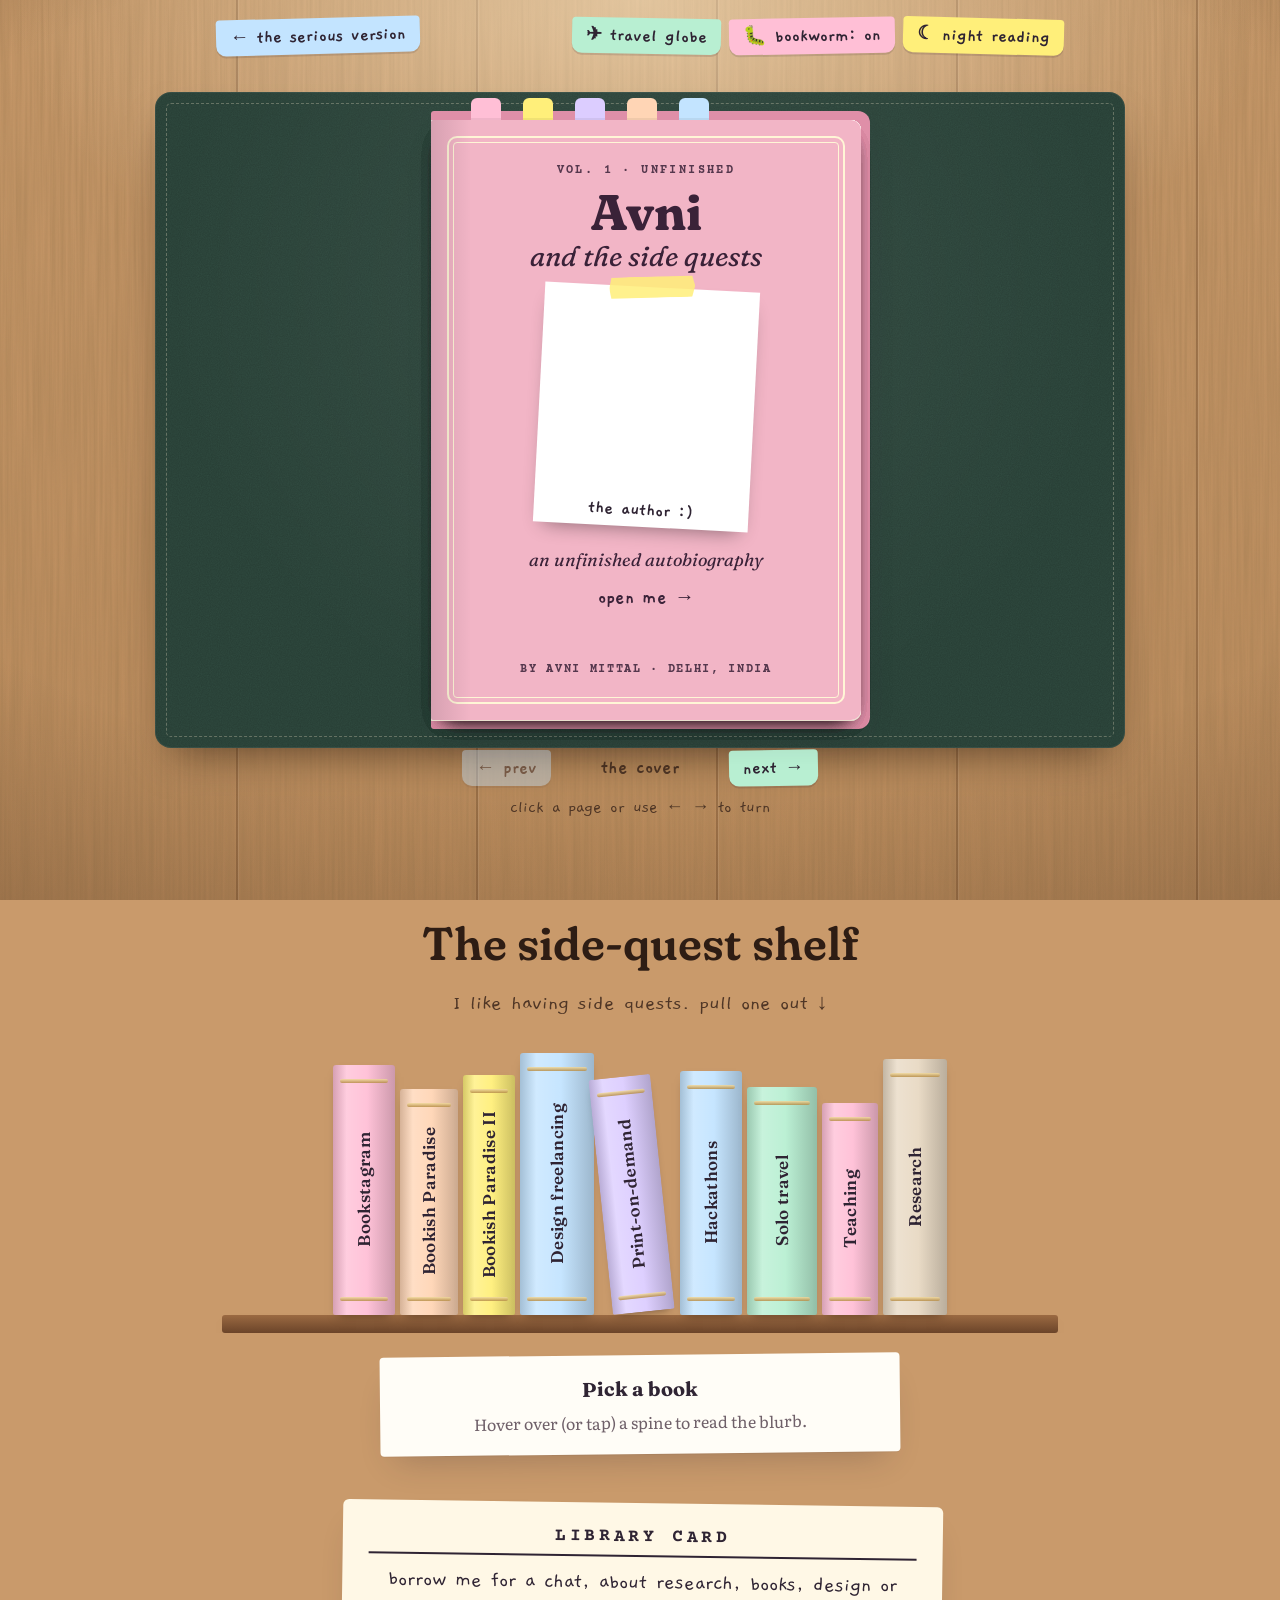
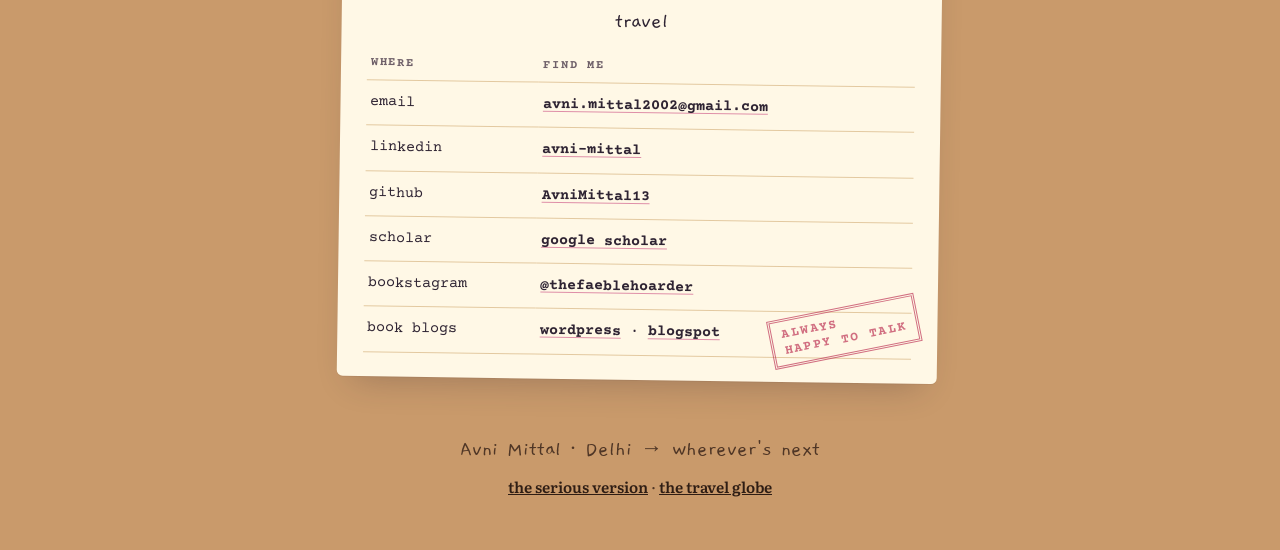
==== fun.html @ 8b39bac0 "feat(site): add fun flip-book version, travel globe and sidebar layout - Main page: photo, links and" ====
<!DOCTYPE html>
<html lang="en">
<head>
<meta charset="UTF-8">
<meta name="viewport" content="width=device-width, initial-scale=1.0">
<title>Avni and the Side Quests</title>
<meta name="description" content="The fun version of Avni Mittal's website: an unfinished autobiography, Avni and the side quests.">
<script>document.documentElement.classList.add('js');</script>
<link rel="preconnect" href="https://fonts.googleapis.com">
<link rel="preconnect" href="https://fonts.gstatic.com" crossorigin>
<link href="https://fonts.googleapis.com/css2?family=Fraunces:ital,opsz,wght,SOFT,WONK@0,9..144,300..800,0..100,0..1;1,9..144,300..800,0..100,0..1&family=Literata:ital,wght@0,400;0,600;1,400&family=Gaegu:wght@400;700&family=Courier+Prime:wght@400;700&display=swap" rel="stylesheet">
<link rel="stylesheet" href="fun.css">
</head>
<body class="desk">

<div class="wrap">
  <nav class="topbar" aria-label="Pages">
    <a class="notetab" href="index.html" style="--tabc:var(--b);--r:-1.5deg" data-worm="boooring (jk)">← the serious version</a>
    <div class="group">
      <a class="notetab" href="travel.html" style="--tabc:var(--m);--r:1deg" data-worm="take me with you!">✈ travel globe</a>
      <button class="notetab" id="wormBtn" type="button" style="--tabc:var(--p);--r:-1deg">🐛 bookworm: on</button>
      <button class="notetab" id="themeBtn" type="button" style="--tabc:var(--y);--r:1.5deg">☾ night reading</button>
    </div>
  </nav>

  <!-- ================= THE BOOK (built from #bookSource by the script below) ================= -->
  <section class="book-stage" aria-label="Avni and the side quests: a flip-book">
    <div class="book" id="book"></div>

    <!-- desk props (decorative, wide screens only) -->
    <div class="desk-mat" aria-hidden="true"></div>

    <svg class="prop chai" width="220" height="220" viewBox="0 0 220 220" aria-hidden="true">
      <defs>
        <radialGradient id="pSaucer" cx="45%" cy="40%" r="60%"><stop offset="0" stop-color="#fbf8f3"/><stop offset=".8" stop-color="#ebe3d6"/><stop offset="1" stop-color="#d9cebe"/></radialGradient>
        <radialGradient id="pCup" cx="40%" cy="35%" r="65%"><stop offset="0" stop-color="#fffdf9"/><stop offset="1" stop-color="#e3d9ca"/></radialGradient>
        <radialGradient id="pChai" cx="45%" cy="40%" r="60%"><stop offset="0" stop-color="#c99764"/><stop offset=".7" stop-color="#a7713f"/><stop offset="1" stop-color="#7e5130"/></radialGradient>
        <linearGradient id="pHandle" x1="0" y1="0" x2="0" y2="1"><stop offset="0" stop-color="#fbf8f2"/><stop offset="1" stop-color="#d8ccbb"/></linearGradient>
        <filter id="pSoft"><feGaussianBlur stdDeviation="3"/></filter>
      </defs>
      <circle cx="104" cy="112" r="96" fill="url(#pSaucer)"/>
      <circle cx="104" cy="112" r="70" fill="none" stroke="rgba(120,90,60,.12)" stroke-width="2"/>
      <rect x="150" y="98" width="52" height="26" rx="13" fill="url(#pHandle)"/>
      <rect x="160" y="105" width="30" height="12" rx="6" fill="#e6dccd"/>
      <circle cx="104" cy="110" r="60" fill="url(#pCup)"/>
      <circle cx="104" cy="110" r="51" fill="url(#pChai)"/>
      <ellipse cx="92" cy="96" rx="22" ry="12" fill="#fff" opacity=".12"/>
      <path d="M58 92 A50 50 0 0 1 120 60" fill="none" stroke="#fff" stroke-width="3" stroke-linecap="round" opacity=".7"/>
      <circle cx="112" cy="122" r="1.6" fill="#5b3a22" opacity=".6"/><circle cx="98" cy="128" r="1.2" fill="#5b3a22" opacity=".5"/><circle cx="120" cy="108" r="1" fill="#5b3a22" opacity=".5"/>
      <g class="steam" fill="none" stroke="#fff" stroke-width="7" stroke-linecap="round" filter="url(#pSoft)" opacity=".5">
        <path d="M90 100 C80 80 100 70 90 48"/><path d="M114 98 C104 78 124 66 114 42"/>
      </g>
    </svg>

    <svg class="prop pen" width="280" height="44" viewBox="0 0 280 44" aria-hidden="true">
      <defs>
        <linearGradient id="pLacquer" x1="0" y1="0" x2="0" y2="1"><stop offset="0" stop-color="#3b4f68"/><stop offset=".35" stop-color="#22324a"/><stop offset="1" stop-color="#121c2b"/></linearGradient>
        <linearGradient id="pGold" x1="0" y1="0" x2="0" y2="1"><stop offset="0" stop-color="#f3dca0"/><stop offset=".5" stop-color="#c9a056"/><stop offset="1" stop-color="#8f6a2e"/></linearGradient>
      </defs>
      <path d="M46 14 L8 22 L46 30 Z" fill="url(#pGold)"/>
      <path d="M12 22 L40 22" stroke="#6b4f22" stroke-width="1"/>
      <circle cx="34" cy="22" r="2" fill="#6b4f22"/>
      <rect x="46" y="11" width="22" height="22" rx="3" fill="#1a2433"/>
      <rect x="68" y="8" width="196" height="28" rx="12" fill="url(#pLacquer)"/>
      <rect x="150" y="8" width="5" height="28" fill="url(#pGold)"/>
      <rect x="160" y="3" width="96" height="7" rx="3.5" fill="url(#pGold)"/>
      <rect x="74" y="12" width="184" height="4" rx="2" fill="#fff" opacity=".18"/>
    </svg>

    <svg class="prop glasses" width="230" height="130" viewBox="0 0 224 124" aria-hidden="true">
      <defs>
        <linearGradient id="gBlack" x1="0" y1="0" x2="0" y2="1"><stop offset="0" stop-color="#3a3a3e"/><stop offset=".35" stop-color="#151517"/><stop offset="1" stop-color="#050506"/></linearGradient>
        <linearGradient id="gLens" x1="0" y1="0" x2="1" y2="1"><stop offset="0" stop-color="#e9f2f7" stop-opacity=".30"/><stop offset="1" stop-color="#9fb6c4" stop-opacity=".14"/></linearGradient>
        <linearGradient id="gGlint" x1="0" y1="0" x2="1" y2="0"><stop offset="0" stop-color="#fff" stop-opacity="0"/><stop offset=".5" stop-color="#fff" stop-opacity=".5"/><stop offset="1" stop-color="#fff" stop-opacity="0"/></linearGradient>
        <clipPath id="gClipL"><path d="M24 62 C24 45 38 40 62 40 C86 40 100 45 100 62 C100 88 84 104 62 104 C40 104 24 88 24 62 Z"/></clipPath>
        <clipPath id="gClipR"><path d="M124 62 C124 45 138 40 162 40 C186 40 200 45 200 62 C200 88 184 104 162 104 C140 104 124 88 124 62 Z"/></clipPath>
      </defs>
      <!-- folded arms behind the lenses -->
      <path d="M22 52 C52 72 102 76 178 68" fill="none" stroke="url(#gBlack)" stroke-width="5.5" stroke-linecap="round"/>
      <path d="M202 52 C172 78 122 82 46 74" fill="none" stroke="url(#gBlack)" stroke-width="5.5" stroke-linecap="round"/>
      <path d="M24 62 C24 45 38 40 62 40 C86 40 100 45 100 62 C100 88 84 104 62 104 C40 104 24 88 24 62 Z" fill="url(#gLens)"/>
      <path d="M124 62 C124 45 138 40 162 40 C186 40 200 45 200 62 C200 88 184 104 162 104 C140 104 124 88 124 62 Z" fill="url(#gLens)"/>
      <g clip-path="url(#gClipL)"><rect x="0" y="20" width="20" height="130" fill="url(#gGlint)" transform="rotate(28 62 72)"/></g>
      <g clip-path="url(#gClipR)"><rect x="100" y="20" width="20" height="130" fill="url(#gGlint)" transform="rotate(28 162 72)"/></g>
      <!-- thick black rims -->
      <path d="M24 62 C24 45 38 40 62 40 C86 40 100 45 100 62 C100 88 84 104 62 104 C40 104 24 88 24 62 Z" fill="none" stroke="url(#gBlack)" stroke-width="8"/>
      <path d="M124 62 C124 45 138 40 162 40 C186 40 200 45 200 62 C200 88 184 104 162 104 C140 104 124 88 124 62 Z" fill="none" stroke="url(#gBlack)" stroke-width="8"/>
      <path d="M100 56 C108 46 116 46 124 56" fill="none" stroke="url(#gBlack)" stroke-width="8" stroke-linecap="round"/>
      <!-- gloss on the acetate -->
      <path d="M32 44 C46 38 72 37 90 42 M132 44 C146 38 172 37 190 42 M106 49 C110 45 114 45 118 49" fill="none" stroke="#fff" stroke-width="1.6" opacity=".32" stroke-linecap="round"/>
      <circle cx="26" cy="52" r="2" fill="#d8dde2"/><circle cx="198" cy="52" r="2" fill="#d8dde2"/>
      <circle cx="34" cy="45" r="1.4" fill="#d8dde2"/><circle cx="190" cy="45" r="1.4" fill="#d8dde2"/>
    </svg>

    <svg class="prop sprig" width="240" height="372" viewBox="0 0 190 310" aria-hidden="true">
      <defs>
        <linearGradient id="oTop1" x1="0" y1="0" x2="0" y2="1"><stop offset="0" stop-color="#7d8c5f"/><stop offset=".55" stop-color="#5f6f45"/><stop offset="1" stop-color="#4c5a37"/></linearGradient>
        <linearGradient id="oTop2" x1="0" y1="0" x2="0" y2="1"><stop offset="0" stop-color="#8a9868"/><stop offset=".55" stop-color="#6b7a4e"/><stop offset="1" stop-color="#55633e"/></linearGradient>
        <linearGradient id="oUnder" x1="0" y1="0" x2="0" y2="1"><stop offset="0" stop-color="#d3d8c4"/><stop offset=".6" stop-color="#b3bb9f"/><stop offset="1" stop-color="#9aa386"/></linearGradient>
        <radialGradient id="oFruit" cx="35%" cy="30%" r="70%"><stop offset="0" stop-color="#7a8a52"/><stop offset=".7" stop-color="#4d5a2e"/><stop offset="1" stop-color="#3a4422"/></radialGradient>
      </defs>
      <path d="M92 190 C116 170 140 140 150 104" fill="none" stroke="#7a6a52" stroke-width="1.8" stroke-linecap="round"/>
      <path d="M110 300 C96 220 64 130 70 14" fill="none" stroke="#7a6a52" stroke-width="2.6" stroke-linecap="round"/>
      <ellipse cx="128" cy="210" rx="9" ry="12" transform="rotate(-20 128 210)" fill="url(#oFruit)"/>
      <ellipse cx="140" cy="198" rx="8" ry="11" transform="rotate(10 140 198)" fill="url(#oFruit)"/>
      <path d="M112 222 Q120 214 128 200 M128 200 Q134 196 140 188" fill="none" stroke="#6d5a43" stroke-width="1.4"/>
      <g transform="translate(109.8 173.2) rotate(-80.6)"><path d="M0 0 C10.5 -7.1 29.3 -7.6 41.9 -1.2 C29.3 4.1 10.5 6.1 0 0 Z" fill="url(#oTop1)"/><path d="M2 0 Q20.9 -0.6 36.9 -1.0" fill="none" stroke="#e9ecdf" stroke-width=".9" opacity=".6"/></g>
      <g transform="translate(125.8 153.6) rotate(-13.7)"><path d="M0 0 C8.9 -6.0 24.8 -2.6 35.5 2.8 C24.8 7.3 8.9 5.1 0 0 Z" fill="url(#oUnder)"/><path d="M2 0 Q17.7 1.3 31.2 2.4" fill="none" stroke="#8e9a78" stroke-width=".9" opacity=".6"/></g>
      <g transform="translate(139.4 131.1) rotate(-103.6)"><path d="M0 0 C7.8 -5.3 21.8 -6.8 31.1 -2.1 C21.8 1.9 7.8 4.5 0 0 Z" fill="url(#oTop1)"/><path d="M2 0 Q15.6 -0.9 27.4 -1.8" fill="none" stroke="#e9ecdf" stroke-width=".9" opacity=".6"/></g>
      <g transform="translate(149.4 106.2) rotate(-26.5)"><path d="M0 0 C7.0 -4.8 19.7 -2.7 28.1 1.6 C19.7 5.2 7.0 4.1 0 0 Z" fill="url(#oUnder)"/><path d="M2 0 Q14.0 0.7 24.7 1.4" fill="none" stroke="#8e9a78" stroke-width=".9" opacity=".6"/></g>
      <g transform="translate(106.3 280.6) rotate(-65.1)"><path d="M0 0 C15.0 -10.2 42.1 -6.9 60.1 2.2 C42.1 9.9 15.0 8.7 0 0 Z" fill="url(#oUnder)"/><path d="M2 0 Q30.0 1.0 52.9 1.9" fill="none" stroke="#8e9a78" stroke-width=".9" opacity=".6"/></g>
      <g transform="translate(101.5 258.0) rotate(-149.8)"><path d="M0 0 C15.4 -10.5 43.2 -12.1 61.7 -2.6 C43.2 5.3 15.4 8.9 0 0 Z" fill="url(#oTop2)"/><path d="M2 0 Q30.9 -1.2 54.3 -2.2" fill="none" stroke="#e9ecdf" stroke-width=".9" opacity=".6"/></g>
      <g transform="translate(96.3 234.8) rotate(-62.7)"><path d="M0 0 C14.2 -9.7 39.9 -6.0 57.0 2.8 C39.9 10.0 14.2 8.2 0 0 Z" fill="url(#oUnder)"/><path d="M2 0 Q28.5 1.2 50.1 2.3" fill="none" stroke="#8e9a78" stroke-width=".9" opacity=".6"/></g>
      <g transform="translate(90.9 210.8) rotate(-149.4)"><path d="M0 0 C12.3 -8.3 34.4 -10.1 49.1 -2.6 C34.4 3.7 12.3 7.1 0 0 Z" fill="url(#oTop2)"/><path d="M2 0 Q24.6 -1.2 43.2 -2.2" fill="none" stroke="#e9ecdf" stroke-width=".9" opacity=".6"/></g>
      <g transform="translate(85.6 186.1) rotate(-65.0)"><path d="M0 0 C11.3 -7.7 31.7 -5.2 45.3 1.8 C31.7 7.5 11.3 6.5 0 0 Z" fill="url(#oTop1)"/><path d="M2 0 Q22.6 0.8 39.8 1.5" fill="none" stroke="#e9ecdf" stroke-width=".9" opacity=".6"/></g>
      <g transform="translate(80.6 160.6) rotate(-141.8)"><path d="M0 0 C11.3 -7.7 31.7 -8.3 45.3 -1.3 C31.7 4.4 11.3 6.5 0 0 Z" fill="url(#oTop2)"/><path d="M2 0 Q22.7 -0.6 39.9 -1.1" fill="none" stroke="#e9ecdf" stroke-width=".9" opacity=".6"/></g>
      <g transform="translate(76.3 134.1) rotate(-53.6)"><path d="M0 0 C10.2 -6.9 28.6 -4.3 40.9 2.0 C28.6 7.2 10.2 5.9 0 0 Z" fill="url(#oUnder)"/><path d="M2 0 Q20.4 0.9 36.0 1.7" fill="none" stroke="#8e9a78" stroke-width=".9" opacity=".6"/></g>
      <g transform="translate(72.8 106.6) rotate(-136.4)"><path d="M0 0 C10.9 -7.4 30.5 -9.4 43.6 -2.7 C30.5 2.9 10.9 6.3 0 0 Z" fill="url(#oTop1)"/><path d="M2 0 Q21.8 -1.2 38.4 -2.3" fill="none" stroke="#e9ecdf" stroke-width=".9" opacity=".6"/></g>
      <g transform="translate(70.4 78.1) rotate(-58.4)"><path d="M0 0 C10.1 -6.9 28.3 -4.9 40.4 1.3 C28.3 6.4 10.1 5.8 0 0 Z" fill="url(#oTop2)"/><path d="M2 0 Q20.2 0.6 35.5 1.1" fill="none" stroke="#e9ecdf" stroke-width=".9" opacity=".6"/></g>
      <g transform="translate(69.3 48.4) rotate(-128.3)"><path d="M0 0 C7.9 -5.3 22.0 -6.0 31.4 -1.2 C22.0 2.8 7.9 4.5 0 0 Z" fill="url(#oTop1)"/><path d="M2 0 Q15.7 -0.6 27.6 -1.0" fill="none" stroke="#e9ecdf" stroke-width=".9" opacity=".6"/></g>
      <g transform="translate(69.8 17.5) rotate(-53.8)"><path d="M0 0 C8.3 -5.6 23.3 -4.0 33.2 1.1 C23.3 5.4 8.3 4.8 0 0 Z" fill="url(#oUnder)"/><path d="M2 0 Q16.6 0.5 29.2 1.0" fill="none" stroke="#8e9a78" stroke-width=".9" opacity=".6"/></g>
    </svg>

    <div class="book-ctrl">
      <button class="notetab" id="prevPage" type="button" style="--tabc:var(--b)" aria-label="Previous page">← prev</button>
      <span class="pagenum" id="pageNum" aria-live="polite">the cover</span>
      <button class="notetab" id="nextPage" type="button" style="--tabc:var(--m)" aria-label="Next page">next →</button>
    </div>
    <p class="book-hint hand" id="bookHint">click a page or use ← → to turn</p>
  </section>

  <!-- Page sources, in reading order. Without JavaScript they simply show as stacked pages. -->
  <div class="book-source" id="bookSource">

    <!-- 1 · cover -->
    <div class="bp cover-face" data-label="the cover">
      <div class="cover-frame">
        <p class="cover-kicker">vol. 1 · unfinished</p>
        <h1>Avni <em>and the side quests</em></h1>
        <div class="cover-photo">
          <span class="tape"></span>
          <img src="cropped-picc.jpeg" alt="Avni smiling, on a canal in Venice">
          <span class="cap">the author :)</span>
        </div>
        <p class="cover-sub">an unfinished autobiography</p>
        <p class="open-me">open me →</p>
        <p class="cover-author">by Avni Mittal · Delhi, India</p>
      </div>
    </div>

    <!-- 2 · bookplate -->
    <div class="bp plate" data-label="the inside cover">
      <div class="plate-box">
        <p class="exl">ex libris</p>
        <p class="who">this book belongs to whoever is reading it</p>
        <p class="ded">for everyone still figuring it out ♡</p>
      </div>
    </div>

    <!-- 3 · contents -->
    <div class="bp" data-label="contents">
      <div class="runhead"><span>avni and the side quests</span><span>contents</span></div>
      <h2 class="page-title">Contents</h2>
      <ol class="toc-list">
        <li><a href="#" data-goto="4"><span class="toc-n">I</span><span class="toc-t">In a past life</span><span class="toc-dots"></span><span class="toc-p">1</span></a></li>
        <li><a href="#" data-goto="5"><span class="toc-n">II</span><span class="toc-t">Pixels</span><span class="toc-dots"></span><span class="toc-p">2</span></a></li>
        <li><a href="#" data-goto="6"><span class="toc-n">III</span><span class="toc-t">Hello, world</span><span class="toc-dots"></span><span class="toc-p">3</span></a></li>
        <li><a href="#" data-goto="7"><span class="toc-n">IV</span><span class="toc-t">Enter AI</span><span class="toc-dots"></span><span class="toc-p">4</span></a></li>
        <li><a href="#" data-goto="8"><span class="toc-n">V</span><span class="toc-t">The research bug</span><span class="toc-dots"></span><span class="toc-p">5</span></a></li>
        <li><a href="#" data-goto="9"><span class="toc-n">VI</span><span class="toc-t">Code → research</span><span class="toc-dots"></span><span class="toc-p">6</span></a></li>
        <li><a href="#" data-goto="10"><span class="toc-n">VII</span><span class="toc-t">Wanting more</span><span class="toc-dots"></span><span class="toc-p">7</span></a></li>
        <li><a href="#" data-goto="11"><span class="toc-n">✈</span><span class="toc-t">Interlude <i>(wanderlust)</i></span><span class="toc-dots"></span><span class="toc-p">8</span></a></li>
        <li><a href="#" data-goto="12"><span class="toc-n">VIII</span><span class="toc-t">Still figuring it out</span><span class="toc-dots"></span><span class="toc-p">9</span></a></li>
        <li><a href="#shelf"><span class="toc-n">★</span><span class="toc-t">The side-quest shelf</span><span class="toc-dots"></span><span class="toc-p">?</span></a></li>
      </ol>
      <p class="toc-note hand">the dots only connect looking backwards ↑</p>
    </div>

    <!-- 4 · chapter I -->
    <div class="bp" data-label="chapter one" data-tab="var(--p)">
      <div class="runhead"><span>avni and the side quests</span><span>I</span></div>
      <p class="ch-num">chapter one</p>
      <h2 class="ch-title">In a past life</h2>
      <div class="ch-body">
        <p class="drop">In my past life, I had a <mark class="hl" style="--hlc:var(--p)">bookstagram account</mark> and my own book blogs. Before anything to do with computers, there were books.</p>
      </div>
      <div class="margin">
        <svg class="doodle-svg" width="80" height="60" viewBox="0 0 86 64" aria-hidden="true"><path d="M43 14 C33 6 16 6 6 10 V54 C16 50 33 50 43 58 C53 50 70 50 80 54 V10 C70 6 53 6 43 14 Z" fill="#ffbfd6"/><path d="M43 14 V58 M14 20 C22 18 30 19 36 22 M14 30 C22 28 30 29 36 32 M50 22 C56 19 64 18 72 20"/></svg>
        <p class="mnote hand">yes, the worm following your cursor is a reference</p>
      </div>
      <p class="folio">1</p>
    </div>

    <!-- 5 · chapter II -->
    <div class="bp" data-label="chapter two" data-tab="var(--y)">
      <div class="runhead"><span>avni and the side quests</span><span>II</span></div>
      <p class="ch-num">chapter two</p>
      <h2 class="ch-title">Pixels</h2>
      <div class="ch-body">
        <p class="drop">Then came <mark class="hl">graphic design</mark>: a few internships, then freelancing on the side, and even some print-on-demand shops.</p>
      </div>
      <div class="margin" style="--mr:2deg">
        <svg class="doodle-svg" width="76" height="62" viewBox="0 0 80 66" aria-hidden="true"><path d="M40 6 C16 6 4 22 6 36 C8 50 22 60 38 58 C46 57 44 48 50 46 C58 44 74 50 76 34 C78 18 62 6 40 6 Z" fill="#ffef7a"/><circle cx="24" cy="24" r="5" fill="#ffbfd6"/><circle cx="40" cy="17" r="5" fill="#c3e4ff"/><circle cx="57" cy="24" r="5" fill="#b8efd2"/><circle cx="22" cy="41" r="5" fill="#dccdff"/></svg>
        <p class="mnote hand">first side quests ever unlocked</p>
      </div>
      <p class="folio">2</p>
    </div>

    <!-- 6 · chapter III -->
    <div class="bp" data-label="chapter three" data-tab="var(--b)">
      <div class="runhead"><span>avni and the side quests</span><span>III</span></div>
      <p class="ch-num">chapter three</p>
      <h2 class="ch-title">Hello, world</h2>
      <div class="ch-body">
        <p class="drop">Design got me introduced to web development, and I <mark class="hl" style="--hlc:var(--b)">fell in love with development</mark>. This was the pre-AI coding era, and I learnt a lot.</p>
      </div>
      <div class="margin">
        <svg class="doodle-svg" width="80" height="58" viewBox="0 0 86 62" aria-hidden="true"><rect x="14" y="6" width="58" height="38" rx="4" fill="#c3e4ff"/><path d="M4 52 H82 L76 44 H10 Z" fill="#fffdf7"/><path d="M34 18 L27 25 L34 32 M52 18 L59 25 L52 32 M46 16 L40 34"/></svg>
        <p class="mnote hand">pre-AI. we wrote every bug ourselves.</p>
      </div>
      <p class="folio">3</p>
    </div>

    <!-- 7 · chapter IV -->
    <div class="bp" data-label="chapter four" data-tab="var(--l)">
      <div class="runhead"><span>avni and the side quests</span><span>IV</span></div>
      <p class="ch-num">chapter four</p>
      <h2 class="ch-title">Enter AI</h2>
      <div class="ch-body">
        <p class="drop">Then I got introduced to AI, and it found its way into <span class="squig">many of my projects</span>.</p>
      </div>
      <div class="margin" style="--mr:2deg">
        <svg class="doodle-svg" width="66" height="66" viewBox="0 0 70 70" aria-hidden="true"><path d="M35 6 C37 24 46 33 64 35 C46 37 37 46 35 64 C33 46 24 37 6 35 C24 33 33 24 35 6 Z" fill="#dccdff"/><path d="M58 8 V18 M53 13 H63"/></svg>
        <p class="mnote hand">+ a few hackathons along the way</p>
      </div>
      <p class="folio">4</p>
    </div>

    <!-- 8 · chapter V -->
    <div class="bp" data-label="chapter five" data-tab="var(--m)">
      <div class="runhead"><span>avni and the side quests</span><span>V</span></div>
      <p class="ch-num">chapter five</p>
      <h2 class="ch-title">The research bug <em>(Darmstadt)</em></h2>
      <div class="ch-body">
        <p class="drop">I got into research during my semester exchange at TU Darmstadt in Germany, working on <mark class="hl" style="--hlc:var(--m)">medical image segmentation</mark>.</p>
        <p>I always love mixing up ideas, and research turned out to be the best place to do it. I'm trying, daily, to be a better researcher.</p>
      </div>
      <div class="margin">
        <svg class="doodle-svg" width="66" height="58" viewBox="0 0 80 70" aria-hidden="true"><path d="M40 14 C54 12 66 22 64 36 C62 50 50 58 36 56 C22 54 14 44 16 32 C18 20 28 15 40 14 Z" fill="#b8efd2"/><circle cx="34" cy="30" r="5" fill="#ffbfd6"/><circle cx="48" cy="40" r="3.5" fill="#ffbfd6"/><path d="M40 6 C60 4 76 18 74 38 C72 58 56 68 36 66 C16 64 4 50 6 32 C8 16 22 7 40 6" stroke-dasharray="3 5"/></svg>
        <p class="mnote hand">still my favourite rabbit hole</p>
      </div>
      <p class="folio">5</p>
    </div>

    <!-- 9 · chapter VI -->
    <div class="bp" data-label="chapter six" data-tab="var(--o)">
      <div class="runhead"><span>avni and the side quests</span><span>VI</span></div>
      <p class="ch-num">chapter six</p>
      <h2 class="ch-title">Code → research</h2>
      <div class="ch-body">
        <p class="drop">I did an SDE internship at Intuit, but I wanted to go to the ML research side, so I took a Data Scientist role at Microsoft. I loved my time there, with some of the best people: amazing managers and friends I made along the way. And I'm really happy to have been <mark class="hl" style="--hlc:var(--o)">promoted twice in 1.5 years</mark>.</p>
      </div>
      <div class="margin" style="--mr:2deg">
        <svg class="doodle-svg" width="70" height="60" viewBox="0 0 76 66" aria-hidden="true"><path d="M38 60 C20 48 6 36 6 22 C6 12 14 6 22 6 C30 6 35 11 38 17 C41 11 46 6 54 6 C62 6 70 12 70 22 C70 36 56 48 38 60 Z" fill="#ffd5b5"/><path d="M20 20 C21 16 24 14 27 14"/></svg>
        <p class="mnote hand">♡ to all of them</p>
      </div>
      <p class="folio">6</p>
    </div>

    <!-- 10 · chapter VII -->
    <div class="bp" data-label="chapter seven" data-tab="var(--p)">
      <div class="runhead"><span>avni and the side quests</span><span>VII</span></div>
      <p class="ch-num">chapter seven</p>
      <h2 class="ch-title">Wanting more</h2>
      <div class="ch-body">
        <p class="drop">Then I realised I wanted to learn more and challenge myself more. I applied to master's programmes, got a few admits, and in the end decided to go for the <mark class="hl" style="--hlc:var(--p)">Google DeepMind predoc</mark>.</p>
      </div>
      <div class="margin">
        <svg class="doodle-svg" width="80" height="56" viewBox="0 0 86 60" aria-hidden="true"><path d="M6 30 L80 6 L58 54 L44 36 Z" fill="#ffbfd6"/><path d="M80 6 L44 36 L40 50 L50 42"/><path d="M4 50 C10 44 16 54 24 46" stroke-dasharray="2 5"/></svg>
        <p class="mnote hand">plot twist!</p>
      </div>
      <p class="folio">7</p>
    </div>

    <!-- 11 · interlude postcard -->
    <div class="bp" data-label="interlude" data-tab="var(--b)">
      <div class="runhead"><span>avni and the side quests</span><span>interlude</span></div>
      <p class="ch-num">interlude</p>
      <h2 class="ch-title">Wanderlust</h2>
      <p class="pc-msg">Somewhere in between, I fell in love with travelling, and got the confidence to travel solo through many trials and misses.</p>
      <a class="globe-link" href="travel.html" data-worm="take me with you!">spin my travel globe →</a>
      <div class="pc-addr">
        <div class="pc-stamp" aria-hidden="true">
          <svg class="doodle-svg" width="40" height="40" viewBox="0 0 46 46"><circle cx="23" cy="23" r="17" fill="#b8efd2"/><path d="M8 18 C16 20 20 14 28 16 C34 18 36 24 40 22 M10 30 C18 28 22 34 30 32"/></svg>
        </div>
        <div class="pc-postmark" aria-hidden="true">DELHI<br>✈<br>&amp; BEYOND</div>
        <div class="pc-line">to: whoever is reading this</div>
        <div class="pc-line">wish you were here ♡</div>
      </div>
      <p class="folio">8</p>
    </div>

    <!-- 12 · chapter VIII -->
    <div class="bp" data-label="chapter eight" data-tab="var(--y)">
      <div class="runhead"><span>avni and the side quests</span><span>VIII</span></div>
      <p class="ch-num">chapter eight</p>
      <h2 class="ch-title">Still figuring it out</h2>
      <div class="ch-body">
        <p class="drop">Honestly? I'm still confused and figuring things out. I think it's fine to <mark class="hl">not have things figured out</mark>, and to keep trying seemingly useless things, like Steve Jobs did with his calligraphy class.</p>
      </div>
      <div class="quote">"You can't connect the dots looking forward; you can only connect them looking backwards."<small>Steve Jobs, Stanford commencement, 2005</small></div>
      <p class="folio">9</p>
    </div>

    <!-- 13 · the unwritten page -->
    <div class="bp lined" data-label="the next chapter">
      <div class="runhead"><span>avni and the side quests</span><span>IX?</span></div>
      <p class="ch-num">chapter nine</p>
      <p class="tbc">to be continued<span class="caret"></span></p>
      <p class="future">ideas for this chapter:<br><s>have it all figured out</s><br>a PhD, hopefully<br>more side quests<br>more cities</p>
      <p class="folio">10</p>
    </div>

    <!-- 14 · back cover -->
    <div class="bp backcover" data-label="the back cover">
      <div class="cover-frame">
        <p class="praise">"still being written."<small>the author</small></p>
        <p class="praise">"needs more side quests."<small>also the author</small></p>
        <p class="blurb">Avni Mittal is from Delhi, India, and is currently a predoctoral researcher at Google DeepMind.</p>
        <div class="isbn" aria-hidden="true"></div>
        <a class="globe-link" href="#shelf" style="align-self:center;background:var(--cover-ink);color:var(--cover)">the side-quest shelf ↓</a>
      </div>
    </div>
  </div>

  <!-- ================= SIDE-QUEST SHELF ================= -->
  <section class="shelf-wrap" id="shelf">
    <div class="shelf-title">
      <h2>The side-quest shelf</h2>
      <p class="hand">I like having side quests. pull one out ↓</p>
    </div>
    <div class="shelf-scroll">
      <div class="shelf" id="shelfRow">
        <a class="spine" href="https://www.instagram.com/thefaeblehoarder/" target="_blank" rel="noopener" style="--sc:var(--p);--h:250px" data-title="Bookstagram · @thefaeblehoarder" data-desc="Where it all started: my book account on Instagram." data-worm="my home turf!"><span>Bookstagram</span></a>
        <a class="spine" href="https://avnisbookishparadise.wordpress.com/" target="_blank" rel="noopener" style="--sc:var(--o);--h:226px;--w:58px" data-title="Avni's Bookish Paradise (WordPress)" data-desc="My book blog, for when a caption wasn't long enough." data-worm="ooh, the blog"><span>Bookish Paradise</span></a>
        <a class="spine" href="https://avnisbookishparadise.blogspot.com/" target="_blank" rel="noopener" style="--sc:var(--y);--h:240px;--w:52px" data-title="Avni's Bookish Paradise (Blogspot)" data-desc="The other home of my book blog." data-worm="vol. 2!"><span>Bookish Paradise II</span></a>
        <a class="spine" tabindex="0" style="--sc:var(--b);--h:262px;--w:74px" data-title="Graphic design" data-desc="Internships first, then freelancing on the side." data-worm="pretty pixels"><span>Design freelancing</span></a>
        <a class="spine lean" tabindex="0" style="--sc:var(--l);--h:236px" data-title="Print-on-demand shops" data-desc="My designs, on things you could actually buy." data-worm="shopping time"><span>Print-on-demand</span></a>
        <a class="spine" href="https://framerforms.s3.us-east-1.amazonaws.com/form-uploads/609d0411-973b-43f1-ad4b-0607dc84c9bd-report.pdf" target="_blank" rel="noopener" style="--sc:var(--b);--h:244px;--w:62px" data-title="Hackathons" data-desc="Most recently: 2nd prize at the Apart AlxBio Hackathon 2026 with Pandemic Watch." data-worm="2nd prize!"><span>Hackathons</span></a>
        <a class="spine" href="travel.html" style="--sc:var(--m);--h:228px;--w:70px" data-title="Solo travel" data-desc="From Delhi to many places, and counting. Click to spin the globe." data-worm="take me with you!"><span>Solo travel</span></a>
        <a class="spine" href="index.html#news" style="--sc:var(--p);--h:212px;--w:56px" data-title="Teaching" data-desc="Lectures on LLM agents at IIT Hyderabad, and guiding undergrads at IIT Mandi." data-worm="class is in session"><span>Teaching</span></a>
        <a class="spine" href="index.html" style="--sc:#e8d9c3;--h:256px;--w:64px" data-title="Research (the main quest)" data-desc="The serious version of this website, with all the papers." data-worm="the main quest"><span>Research</span></a>
      </div>
      <div class="plank"></div>
    </div>
    <div class="slip" aria-live="polite"><b id="slipTitle">Pick a book</b><span id="slipDesc">Hover over (or tap) a spine to read the blurb.</span></div>
  </section>

  <!-- ================= LIBRARY CARD ================= -->
  <section class="libcard" aria-labelledby="libh">
    <h2 id="libh">Library card</h2>
    <p class="sub">borrow me for a chat, about research, books, design or travel</p>
    <table>
      <thead><tr><th>where</th><th>find me</th></tr></thead>
      <tbody>
        <tr><td>email</td><td><a href="mailto:avni.mittal2002@gmail.com" data-worm="say hi!">avni.mittal2002@gmail.com</a></td></tr>
        <tr><td>linkedin</td><td><a href="https://www.linkedin.com/in/avni-mittal-5a0b3b198/" target="_blank" rel="noopener">avni-mittal</a></td></tr>
        <tr><td>github</td><td><a href="https://github.com/AvniMittal13" target="_blank" rel="noopener">AvniMittal13</a></td></tr>
        <tr><td>scholar</td><td><a href="https://scholar.google.com/citations?user=itURCtMAAAAJ&hl=en" target="_blank" rel="noopener">google scholar</a></td></tr>
        <tr><td>bookstagram</td><td><a href="https://www.instagram.com/thefaeblehoarder/" target="_blank" rel="noopener" data-worm="my home turf!">@thefaeblehoarder</a></td></tr>
        <tr><td>book blogs</td><td><a href="https://avnisbookishparadise.wordpress.com/" target="_blank" rel="noopener">wordpress</a> · <a href="https://avnisbookishparadise.blogspot.com/" target="_blank" rel="noopener">blogspot</a></td></tr>
      </tbody>
    </table>
    <span class="libstamp">always<br>happy to talk</span>
  </section>
</div>

<footer>
  <div class="hand">Avni Mittal · Delhi → wherever's next</div>
  <div style="margin-top:6px"><a href="index.html">the serious version</a> · <a href="travel.html">the travel globe</a></div>
</footer>

<script src="fun.js"></script>
<script>
  // ---------- the flip-book ----------
  (function () {
    var bookEl = document.getElementById('book');
    var src = Array.prototype.slice.call(document.getElementById('bookSource').children);
    var prevBtn = document.getElementById('prevPage'), nextBtn = document.getElementById('nextPage');
    var pageNum = document.getElementById('pageNum'), hint = document.getElementById('bookHint');
    var mq = window.matchMedia('(max-width: 760px)');
    var DUR = 900, STAGGER = 130;
    var single, leaves = [], groups = [], k = 0, maxK = 0, boardL, boardR, settleT, timers = [];

    function build(keepFace) {
      timers.forEach(clearTimeout); timers = [];
      single = mq.matches;
      bookEl.innerHTML = '';
      bookEl.className = 'book no-anim' + (single ? ' single' : '');
      boardL = document.createElement('div'); boardL.className = 'board left';
      boardR = document.createElement('div'); boardR.className = 'board right';
      bookEl.appendChild(boardL); bookEl.appendChild(boardR);

      groups = [];
      if (single) src.forEach(function (s, i) { groups.push([i]); });
      else for (var i = 0; i < src.length; i += 2) groups.push(src[i + 1] ? [i, i + 1] : [i]);

      var tabCount = 0, tabTotal = src.filter(function (s) { return s.dataset.tab; }).length;
      leaves = groups.map(function (g, li) {
        var leaf = document.createElement('div');
        leaf.className = 'leaf';
        g.forEach(function (fi, side) {
          var face = document.createElement('div');
          face.className = 'face ' + (side === 0 ? 'front' : 'back');
          face.appendChild(src[fi].cloneNode(true));
          leaf.appendChild(face);
        });
        // annotation tab for chapter pages
        var tabbed = g.filter(function (fi) { return src[fi].dataset.tab; });
        if (tabbed.length) {
          var t = document.createElement('span');
          t.className = 'ltab';
          t.style.setProperty('--tabc', src[tabbed[0]].dataset.tab);
          var spacing = single ? Math.min(30, 300 / tabTotal) : 52;
          t.style.setProperty('--tx', (single ? 70 : 40) + tabCount * spacing + 'px');
          t.title = 'jump to ' + src[tabbed[0]].dataset.label;
          t.dataset.face = tabbed[0] + 1;
          tabCount++;
          leaf.appendChild(t);
        }
        bookEl.appendChild(leaf);
        return leaf;
      });
      maxK = single ? leaves.length - 1 : leaves.length;

      // jump straight to the page we were on
      k = keepFace ? kForFace(keepFace) : 0;
      leaves.forEach(function (l, i) { l.classList.toggle('flipped', i < k); });
      settle(); update();
      void bookEl.offsetWidth;
      bookEl.classList.remove('no-anim');
    }

    function kForFace(f) { return single ? f - 1 : Math.floor(f / 2); }

    function settle() {
      var L = leaves.length;
      leaves.forEach(function (l, i) {
        l.style.zIndex = l.classList.contains('flipped') ? i + 1 : 2 * L - i;
        l.classList.toggle('top-r', i === k);
        l.classList.toggle('top-l', i === k - 1);
      });
    }

    function label(fi) { return src[fi] ? src[fi].dataset.label : ''; }
    function update() {
      var L = leaves.length;
      if (!single) {
        bookEl.classList.toggle('at-start', k === 0);
        bookEl.classList.toggle('at-end', k === L);
        boardL.classList.toggle('hide', k === 0);
        boardR.classList.toggle('hide', k === L);
      }
      var txt;
      if (single) txt = label(k);
      else if (k === 0) txt = 'the cover';
      else if (k === L) txt = 'the back cover';
      else txt = label(2 * k);
      pageNum.textContent = txt;
      prevBtn.disabled = k === 0;
      nextBtn.disabled = k === maxK;
      if (k > 0) hint.textContent = single ? 'swipe or tap the edges to turn' : 'click a page, or use ← → to turn';
    }

    function go(target) {
      target = Math.max(0, Math.min(maxK, target));
      if (target === k) return;
      timers.forEach(clearTimeout); timers = [];
      var dir = target > k ? 1 : -1, steps = Math.abs(target - k), start = k;
      for (var s = 0; s < steps; s++) (function (s) {
        timers.push(setTimeout(function () {
          var idx = dir > 0 ? start + s : start - 1 - s;
          var leaf = leaves[idx];
          leaf.classList.remove('top-r', 'top-l');
          leaf.style.zIndex = 1000 + s;
          leaf.classList.toggle('flipped', dir > 0);
          k += dir;
          update();
          clearTimeout(settleT);
          settleT = setTimeout(settle, DUR + 40);
        }, s * STAGGER));
      })(s);
    }
    function goFace(f) { go(kForFace(f)); }

    prevBtn.addEventListener('click', function () { go(k - 1); });
    nextBtn.addEventListener('click', function () { go(k + 1); });

    bookEl.addEventListener('click', function (e) {
      var jump = e.target.closest('[data-goto]');
      if (jump) { e.preventDefault(); goFace(+jump.dataset.goto); return; }
      var tab = e.target.closest('.ltab');
      if (tab) { goFace(+tab.dataset.face); return; }
      if (e.target.closest('a, button')) return;
      var face = e.target.closest('.face');
      if (!face) return;
      if (single) {
        var r = face.getBoundingClientRect();
        go(e.clientX - r.left < r.width * 0.3 ? k - 1 : k + 1);
      } else {
        go(face.classList.contains('back') ? k - 1 : k + 1);
      }
    });

    document.addEventListener('keydown', function (e) {
      if (e.target.closest && e.target.closest('input, textarea')) return;
      var r = bookEl.getBoundingClientRect();
      if (r.bottom < 0 || r.top > window.innerHeight) return;
      if (e.key === 'ArrowRight') { go(k + 1); e.preventDefault(); }
      if (e.key === 'ArrowLeft') { go(k - 1); e.preventDefault(); }
    });

    var tx = null;
    bookEl.addEventListener('touchstart', function (e) { tx = e.touches[0].clientX; }, { passive: true });
    bookEl.addEventListener('touchend', function (e) {
      if (tx === null) return;
      var dx = e.changedTouches[0].clientX - tx; tx = null;
      if (Math.abs(dx) > 40) go(dx < 0 ? k + 1 : k - 1);
    });

    function currentFace() { return single ? k + 1 : (k === 0 ? 1 : 2 * k); }
    mq.addEventListener('change', function () { build(currentFace()); });
    // fun.html?page=4 opens the book at that page
    var startPage = parseInt(new URLSearchParams(location.search).get('page'), 10);
    build(startPage > 0 ? Math.min(startPage, src.length) : 0);
  })();

  // ---------- bookshelf blurb slip ----------
  (function () {
    var t = document.getElementById('slipTitle'), d = document.getElementById('slipDesc');
    document.querySelectorAll('.spine').forEach(function (s) {
      function show() { t.textContent = s.dataset.title; d.textContent = s.dataset.desc; }
      s.addEventListener('mouseenter', show);
      s.addEventListener('focus', show);
    });
  })();
</script>
</body>
</html>
---- fun.css ----
/* =========================================================
   Avni and the side quests: shared styles for fun.html + travel.html
   ========================================================= */

:root {
  --desk: #f6efe4;
  --desk-dot: #e9dcc8;
  --page: #fffdf7;
  --rule: #eadfce;
  --ink: #2f2433;
  --ink-soft: #6f6069;
  --cover: #f2b5c6;
  --cover-dark: #df8fa8;
  --cover-ink: #3a2238;
  --foil: #fff6d6;
  --wood: #d8a77b;
  --wood-dark: #b9845a;
  --dropc: #df8fa8;
  /* highlighters + sticky tabs */
  --y: #ffef7a;
  --p: #ffbfd6;
  --m: #b8efd2;
  --l: #dccdff;
  --b: #c3e4ff;
  --o: #ffd5b5;
  --shadow: 0 1px 0 rgba(47, 36, 51, .05), 0 18px 34px -16px rgba(47, 36, 51, .28);
  --f-display: "Fraunces", Georgia, serif;
  --f-body: "Literata", Georgia, serif;
  --f-hand: "Gaegu", "Comic Sans MS", cursive;
  --f-type: "Courier Prime", "Courier New", monospace;
}
@media (prefers-color-scheme: dark) {
  :root:not([data-theme="light"]) {
    --desk: #17141b; --desk-dot: #241f2a; --page: #241f29; --rule: #3a3340;
    --ink: #f1e8e1; --ink-soft: #bcaeb4;
    --cover: #8f4b66; --cover-dark: #6f3550; --cover-ink: #fff1f5; --foil: #ffe7a8;
    --wood: #6b4a35; --wood-dark: #4f3626; --dropc: #ff9fc0;
    --shadow: 0 1px 0 rgba(0, 0, 0, .3), 0 18px 34px -14px rgba(0, 0, 0, .6);
  }
}
:root[data-theme="dark"] {
  --desk: #17141b; --desk-dot: #241f2a; --page: #241f29; --rule: #3a3340;
  --ink: #f1e8e1; --ink-soft: #bcaeb4;
  --cover: #8f4b66; --cover-dark: #6f3550; --cover-ink: #fff1f5; --foil: #ffe7a8;
  --wood: #6b4a35; --wood-dark: #4f3626; --dropc: #ff9fc0;
  --shadow: 0 1px 0 rgba(0, 0, 0, .3), 0 18px 34px -14px rgba(0, 0, 0, .6);
}

*, *::before, *::after { box-sizing: border-box; margin: 0; padding: 0; }
html { scroll-behavior: smooth; }
body {
  font-family: var(--f-body);
  color: var(--ink);
  background-color: var(--desk);
  background-image: radial-gradient(var(--desk-dot) 1.4px, transparent 1.4px);
  background-size: 24px 24px;
  line-height: 1.75;
  font-size: 18px;
  overflow-x: hidden;
}
a { color: inherit; }
img { max-width: 100%; display: block; }
.hand { font-family: var(--f-hand); }
.wrap { max-width: 880px; margin: 0 auto; padding: 0 16px; }

/* ---------- top bar: sticky-note tabs ---------- */
.topbar { display: flex; justify-content: space-between; align-items: flex-end; flex-wrap: wrap; gap: 10px; padding: 18px 0 8px; }
.topbar .group { display: flex; gap: 8px; flex-wrap: wrap; }
.notetab {
  font: 700 19px/1 var(--f-hand); color: #2f2433; text-decoration: none;
  background: var(--tabc, var(--y)); border: 0; cursor: pointer;
  padding: 9px 14px 8px; border-radius: 4px 4px 10px 10px;
  box-shadow: 0 2px 0 rgba(47, 36, 51, .15);
  transform: rotate(var(--r, -1deg)); transition: transform .15s ease;
}
.notetab:hover { transform: rotate(0) translateY(-2px); }
.notetab:focus-visible, .spine:focus-visible, .city:focus-visible { outline: 3px dashed var(--ink); outline-offset: 3px; }

/* ---------- highlighter + doodle bits ---------- */
mark.hl {
  color: #2f2433; background: var(--hlc, var(--y));
  padding: 0 .2em; border-radius: .25em .8em .35em .7em;
  -webkit-box-decoration-break: clone; box-decoration-break: clone;
}
.squig { text-decoration: underline wavy var(--cover-dark); text-decoration-thickness: 2px; text-underline-offset: 5px; }
.doodle-svg { stroke: var(--ink); fill: none; stroke-width: 2; stroke-linecap: round; stroke-linejoin: round; }


/* ---------- pages ---------- */
.page {
  position: relative; background: var(--page); border-radius: 4px 16px 16px 4px;
  padding: 30px 48px 40px; margin: 34px 0;
  box-shadow: 3px 3px 0 var(--page), 4px 4px 0 var(--rule), 7px 7px 0 var(--page), 8px 8px 0 var(--rule), var(--shadow);
  transform: rotate(var(--tilt, 0deg));
}
.page:nth-of-type(even) { --tilt: .35deg; }
.page:nth-of-type(odd) { --tilt: -.3deg; }
.runhead {
  display: flex; justify-content: space-between; font: 400 13px var(--f-type); color: var(--ink-soft);
  letter-spacing: .12em; text-transform: lowercase; border-bottom: 1px solid var(--rule); padding-bottom: 8px; margin-bottom: 26px;
}

/* =========================================================
   The flip-book
   ========================================================= */
.book-stage { padding: 34px 0 10px; }
.book {
  --pw: min(430px, calc((100vw - 64px) / 2));
  --ph: 600px;
  position: relative; width: calc(var(--pw) * 2); height: var(--ph);
  margin: 24px auto 0; perspective: 2600px;
  transition: transform .7s cubic-bezier(.645, .045, .355, 1);
}
.book.at-start { transform: translateX(calc(var(--pw) * -0.5)); }
.book.at-end { transform: translateX(calc(var(--pw) * 0.5)); }

/* hardcover boards behind the pages */
.board {
  position: absolute; top: -9px; bottom: -9px; width: calc(50% + 9px);
  background: var(--cover-dark); box-shadow: var(--shadow); transition: opacity .3s ease .3s;
}
.board.left { left: -9px; border-radius: 12px 3px 3px 12px; }
.board.right { right: -9px; border-radius: 3px 12px 12px 3px; }
.board.hide { opacity: 0; transition-delay: 0s; }

.leaf {
  position: absolute; top: 0; left: 50%; width: 50%; height: 100%;
  transform-origin: left center; transform-style: preserve-3d;
  transition: transform .9s cubic-bezier(.645, .045, .355, 1);
}
.leaf.flipped { transform: rotateY(-180deg); }
.book.no-anim .leaf, .book.no-anim { transition: none !important; }
/* a little lift on the page you're about to turn */
@media (hover: hover) {
  .leaf.top-r:not(.flipped):hover { transform: rotateY(-9deg); }
  .leaf.top-l.flipped:hover { transform: rotateY(-171deg); }
}

.face {
  position: absolute; inset: 0; overflow: hidden; background: var(--page); cursor: pointer;
  -webkit-backface-visibility: hidden; backface-visibility: hidden;
  border-radius: 2px 10px 10px 2px; box-shadow: 0 1px 0 var(--rule), 0 10px 20px -14px rgba(0, 0, 0, .4);
}
.face.back { transform: rotateY(180deg); border-radius: 10px 2px 2px 10px; }
.face::after { content: ""; position: absolute; top: 0; bottom: 0; width: 40px; pointer-events: none; }
.face.front::after { left: 0; background: linear-gradient(90deg, rgba(47, 36, 51, .14), transparent); }
.face.back::after { right: 0; background: linear-gradient(-90deg, rgba(47, 36, 51, .14), transparent); }

/* annotation tabs poking out of the top edge */
.ltab {
  position: absolute; top: -22px; left: var(--tx); width: 30px; height: 26px; border-radius: 6px 6px 0 0;
  background: var(--tabc); cursor: pointer; box-shadow: inset 0 -6px 0 rgba(0, 0, 0, .06);
}
.ltab:hover { top: -27px; height: 31px; }
.book.single .ltab { -webkit-backface-visibility: hidden; backface-visibility: hidden; width: 20px; }

/* ---------- a single page of the book ---------- */
.bp { height: 100%; padding: 24px 30px 18px; display: flex; flex-direction: column; font-size: 16px; line-height: 1.7; overflow-y: auto; }
.bp .runhead { margin-bottom: 18px; font-size: 12px; }
.bp .folio { margin-top: auto; padding-top: 10px; text-align: center; font: 400 13px var(--f-type); color: var(--ink-soft); }
.ch-num { font: 700 12px var(--f-type); letter-spacing: .2em; text-transform: uppercase; color: var(--ink-soft); }
.ch-title {
  font-family: var(--f-display); font-weight: 600; font-size: 34px; line-height: 1.1;
  font-variation-settings: "SOFT" 100, "WONK" 1; margin: 4px 0 14px;
}
.ch-title em { font-weight: 400; }
.ch-body p + p { margin-top: 10px; }
.drop::first-letter {
  float: left; font-family: var(--f-display); font-weight: 700; font-size: 3.5em; line-height: .8;
  padding: 6px 9px 0 0; color: var(--dropc); font-variation-settings: "SOFT" 100, "WONK" 1;
}
.margin { margin-top: 22px; display: flex; gap: 14px; align-items: center; }
.margin svg { flex: 0 0 auto; }
.mnote { font-size: 21px; line-height: 1.2; color: var(--ink-soft); transform: rotate(var(--mr, -2deg)); }

/* cover + back cover */
.bp.cover-face, .bp.backcover { background: var(--cover); color: var(--cover-ink); padding: 16px; position: relative; }
.cover-frame {
  height: 100%; border: 2px solid var(--foil); outline: 1px solid var(--foil); outline-offset: -7px; border-radius: 10px;
  padding: 26px 24px; display: flex; flex-direction: column; align-items: center; text-align: center;
}
.cover-kicker { font: 700 12px var(--f-type); letter-spacing: .2em; text-transform: uppercase; opacity: .85; }
.cover-face h1 {
  font-family: var(--f-display); font-weight: 700; font-size: 50px; line-height: .95;
  font-variation-settings: "SOFT" 100, "WONK" 1; margin: 12px 0 18px;
}
.cover-face h1 em { display: block; font-weight: 400; font-style: italic; font-size: .56em; margin-top: 6px; }
.cover-photo { background: #fff; padding: 9px 9px 34px; width: 62%; transform: rotate(3deg); box-shadow: 0 10px 20px -10px rgba(0, 0, 0, .45); position: relative; }
.cover-photo img { aspect-ratio: 1; object-fit: cover; width: 100%; }
.cover-photo .cap { position: absolute; left: 0; right: 0; bottom: 4px; text-align: center; font: 700 19px var(--f-hand); color: #2f2433; }
.cover-sub { font-family: var(--f-display); font-style: italic; font-size: 18px; margin-top: 18px; }
.cover-author { font: 700 12px var(--f-type); letter-spacing: .14em; text-transform: uppercase; margin-top: auto; opacity: .85; }
.tape {
  position: absolute; width: 86px; height: 22px; top: -11px; left: 50%; transform: translateX(-50%) rotate(-5deg);
  background: rgba(255, 239, 122, .85); box-shadow: 0 1px 2px rgba(0, 0, 0, .08);
  clip-path: polygon(3% 0, 97% 4%, 100% 50%, 96% 100%, 2% 96%, 0 50%);
}
.open-me { font: 700 20px var(--f-hand); margin-top: 10px; animation: nudge 1.6s ease-in-out infinite; }
@keyframes nudge { 50% { transform: translateX(6px); } }
.backcover .cover-frame { justify-content: center; gap: 14px; }
.praise { font-family: var(--f-display); font-style: italic; font-size: 20px; line-height: 1.35; }
.praise small { display: block; font: 400 12px var(--f-type); font-style: normal; letter-spacing: .1em; margin-top: 4px; opacity: .85; }
.blurb { font-size: 15px; max-width: 30ch; }
.isbn { width: 120px; height: 46px; background: #fffdf7; border: 6px solid #fffdf7; margin-top: 8px;
  background-image: repeating-linear-gradient(90deg, #2f2433 0 2px, transparent 2px 4px, #2f2433 4px 7px, transparent 7px 9px, #2f2433 9px 10px, transparent 10px 13px); background-clip: content-box; }

/* bookplate */
.plate { justify-content: center; align-items: center; text-align: center; }
.plate-box { border: 3px double var(--ink-soft); border-radius: 50% 50% 14px 14px / 34% 34% 14px 14px; padding: 46px 26px 30px; max-width: 300px; }
.plate-box .exl { font: 700 13px var(--f-type); letter-spacing: .3em; text-transform: uppercase; color: var(--ink-soft); }
.plate-box .who { font-family: var(--f-display); font-style: italic; font-size: 26px; line-height: 1.2; margin: 14px 0; }
.plate-box .ded { font: 400 22px/1.25 var(--f-hand); color: var(--ink-soft); }

/* contents */
.page-title { font-family: var(--f-display); font-weight: 600; font-size: 38px; line-height: 1.05; font-variation-settings: "SOFT" 100, "WONK" 1; }
.toc-list { list-style: none; margin-top: 10px; }
.toc-list a { display: flex; align-items: baseline; gap: 10px; text-decoration: none; padding: 5px 0; }
.toc-n { font: 700 13px var(--f-type); width: 36px; color: var(--ink-soft); }
.toc-t { font-family: var(--f-display); font-size: 18px; }
.toc-t i { font-family: var(--f-hand); font-style: normal; font-size: 17px; color: var(--ink-soft); }
.toc-dots { flex: 1; border-bottom: 4px dotted var(--rule); transform: translateY(-5px); transition: border-color .3s ease; }
.toc-p { font: 700 13px var(--f-type); }
.toc-list a:hover .toc-dots { border-color: var(--dropc); }
.toc-list a:hover .toc-t { text-decoration: underline wavy var(--dropc); text-underline-offset: 5px; }
.toc-note { font-size: 20px; color: var(--ink-soft); text-align: right; margin-top: 10px; transform: rotate(-2deg); }

/* interlude postcard */
.pc-msg { font: 400 23px/1.3 var(--f-hand); }
.pc-addr { position: relative; margin-top: 18px; padding: 22px 150px 0 0; min-height: 120px; border-top: 2px dashed var(--rule); }
.pc-stamp {
  position: absolute; top: 18px; right: 0; width: 62px; height: 74px; background: var(--b);
  outline: 4px dotted var(--page); outline-offset: -2px; display: grid; place-items: center; transform: rotate(5deg);
}
.pc-postmark {
  position: absolute; top: 46px; right: 52px; width: 78px; height: 78px; border-radius: 50%;
  border: 2px solid var(--dropc); color: var(--dropc); display: grid; place-items: center; text-align: center;
  font: 700 10px/1.2 var(--f-type); letter-spacing: .08em; transform: rotate(-14deg); opacity: .85;
}
.pc-line { border-bottom: 1.5px solid var(--rule); font: 400 20px var(--f-hand); padding: 3px 2px; }
.globe-link {
  display: inline-block; margin-top: 16px; font: 700 14px var(--f-type); letter-spacing: .06em; text-transform: uppercase;
  background: var(--ink); color: var(--page); padding: 9px 14px; border-radius: 6px; text-decoration: none; align-self: flex-start;
}
.globe-link { transition: background-color .2s ease, color .2s ease; }
.globe-link:hover { background: var(--dropc); color: #2f2433; }

/* lined last pages */
.lined { background-image: repeating-linear-gradient(transparent 0 33px, var(--rule) 33px 34px); background-position: 0 10px; }
.quote {
  margin: 14px 0 4px; padding: 12px 16px; background: var(--page); border-left: 5px solid var(--y);
  font-family: var(--f-display); font-style: italic; font-size: 18px; line-height: 1.4;
}
.quote small { display: block; font: 400 12px var(--f-type); font-style: normal; color: var(--ink-soft); margin-top: 6px; }
.tbc { font: 700 19px var(--f-type); margin-top: 20px; color: var(--ink-soft); }
.caret { display: inline-block; width: .55em; height: 1.1em; background: var(--ink); vertical-align: -3px; margin-left: 4px; animation: blink 1.1s steps(1) infinite; }
@keyframes blink { 50% { opacity: 0; } }
.future { font: 400 22px/34px var(--f-hand); color: var(--ink-soft); }
.future s { text-decoration-thickness: 2px; }

/* controls */
.book-ctrl { display: flex; justify-content: center; align-items: center; gap: 14px; margin-top: 30px; }
.book-ctrl .notetab:disabled { opacity: .4; cursor: default; transform: none; }
.pagenum { font: 700 20px var(--f-hand); min-width: 150px; text-align: center; color: var(--ink-soft); }
.book-hint { text-align: center; color: var(--ink-soft); font-size: 18px; margin-top: 6px; }

/* no-JS fallback: show the pages stacked */
.js .book-source { display: none; }
html:not(.js) .book-stage { display: none; }
.book-source .bp { height: auto; max-width: 520px; margin: 24px auto; background: var(--page); border-radius: 6px; box-shadow: var(--shadow); }

/* ---------- single-page mode (phones) ---------- */
.book.single { --pw: min(420px, calc(100vw - 44px)); --ph: 590px; width: var(--pw); transform: none; }
.book.single .leaf { left: 0; width: 100%; }
.book.single .board.left { display: none; }
.book.single .board.right { width: calc(100% + 9px); }

/* ---------- side-quest bookshelf ---------- */
.shelf-wrap { margin: 70px 0 30px; }
.shelf-title { text-align: center; }
.shelf-title h2 { font-family: var(--f-display); font-weight: 600; font-size: clamp(34px, 5.4vw, 46px); font-variation-settings: "SOFT" 100, "WONK" 1; }
.shelf-title p { font-size: 22px; color: var(--ink-soft); }
.shelf-scroll { overflow-x: auto; padding: 30px 6px 0; scrollbar-width: thin; }
.shelf { display: flex; align-items: flex-end; gap: 5px; width: max-content; margin: 0 auto; padding: 0 24px; }
.spine {
  --h: 240px; --w: 62px;
  position: relative; flex: 0 0 auto; height: var(--h); width: var(--w);
  display: flex; align-items: center; justify-content: center;
  color: #2f2433; text-decoration: none; border-radius: 3px 3px 2px 2px;
  background:
    linear-gradient(90deg, rgba(0, 0, 0, .16), rgba(255, 255, 255, .22) 22%, rgba(255, 255, 255, .05) 55%, rgba(0, 0, 0, .2)),
    var(--sc);
  box-shadow: 0 6px 10px -6px rgba(30, 15, 5, .5);
  transition: transform .25s cubic-bezier(.3, 1.5, .6, 1);
}
.spine::before, .spine::after {
  content: ""; position: absolute; left: 7px; right: 7px; height: 4px; border-radius: 2px;
  background: linear-gradient(#f3dca0, #b58b45); opacity: .85;
}
.spine::before { top: 14px; }
.spine::after { bottom: 14px; }
.spine span {
  writing-mode: vertical-rl; transform: rotate(180deg); white-space: nowrap;
  font-family: var(--f-display); font-weight: 600; font-size: 17px; letter-spacing: .02em;
}
.spine.lean { transform: rotate(-6deg); transform-origin: bottom left; margin-left: 14px; }
.spine:hover, .spine:focus-visible { transform: translateY(-18px); }
.spine.lean:hover, .spine.lean:focus-visible { transform: rotate(-6deg) translateY(-18px); }
.plank { height: 18px; background: linear-gradient(#a8744a, #7a4f2e); border-radius: 3px; box-shadow: 0 10px 18px -8px rgba(0, 0, 0, .35); }
.slip {
  max-width: 520px; margin: 22px auto 0; background: var(--page); padding: 16px 22px; border-radius: 4px;
  box-shadow: var(--shadow); text-align: center; min-height: 86px; transform: rotate(-.6deg);
}
.slip b { font-family: var(--f-display); font-size: 20px; display: block; }
.slip span { color: var(--ink-soft); font-size: 16px; }

/* ---------- library card (contact) ---------- */
.libcard {
  max-width: 600px; margin: 50px auto 20px; background: #fff8e6; color: #2f2433; border-radius: 6px;
  padding: 24px 26px; box-shadow: var(--shadow); font-family: var(--f-type); position: relative; transform: rotate(.8deg);
}
.libcard h2 { font: 700 18px var(--f-type); letter-spacing: .2em; text-transform: uppercase; text-align: center; border-bottom: 2px solid #2f2433; padding-bottom: 8px; }
.libcard .sub { text-align: center; font-family: var(--f-hand); font-size: 22px; margin: 6px 0 10px; }
.libcard table { width: 100%; border-collapse: collapse; font-size: 15px; }
.libcard th { text-align: left; font-size: 12px; letter-spacing: .14em; text-transform: uppercase; color: #6f6069; padding: 6px 4px; border-bottom: 1px solid #e3c9a0; }
.libcard td { padding: 9px 4px; border-bottom: 1px solid #e3c9a0; vertical-align: top; }
.libcard td a { color: #2f2433; font-weight: 700; text-decoration: underline; text-decoration-color: #df8fa8; text-underline-offset: 3px; word-break: break-word; }
.libstamp {
  position: absolute; right: 18px; bottom: 26px; border: 3px double #c2405f; color: #c2405f; padding: 6px 10px;
  font: 700 13px/1.2 var(--f-type); letter-spacing: .12em; text-transform: uppercase; transform: rotate(-12deg); opacity: .75;
  pointer-events: none;
}

footer { text-align: center; padding: 30px 16px 50px; color: var(--ink-soft); font-size: 15px; }
footer .hand { font-size: 22px; }
footer a { font-weight: 600; }

/* ---------- reveal on scroll ---------- */
.js .reveal { opacity: 0; translate: 0 26px; transition: opacity .7s ease, translate .7s ease; }
.js .reveal.in { opacity: 1; translate: 0 0; }

/* ---------- the bookworm cursor buddy ---------- */
.worm { position: fixed; inset: 0; pointer-events: none; z-index: 1000; opacity: 0; transition: opacity .3s ease; }
.worm.show { opacity: 1; }
.worm-seg, .worm-head { position: absolute; left: 0; top: 0; border-radius: 50%; will-change: transform; }
.worm-seg { background: #9fe0b4; border: 2px solid #2f2433; }
.worm-seg:nth-child(even) { background: #c3efcf; }
.worm-head { width: 34px; height: 34px; }
.worm-bubble {
  position: absolute; left: 0; top: 0; white-space: nowrap; background: #fffdf7; color: #2f2433;
  border: 2px solid #2f2433; border-radius: 14px 14px 14px 4px; padding: 3px 10px 2px;
  font: 700 17px var(--f-hand); opacity: 0; scale: .7; transform-origin: bottom left;
  transition: opacity .2s ease, scale .2s ease;
}
.worm-bubble.show { opacity: 1; scale: 1; }

/* ---------- responsive ---------- */
@media (max-width: 760px) {
  body { font-size: 17px; }
  .page { padding: 22px 22px 30px; }
  .bp { padding: 20px 22px 14px; font-size: 15.5px; }
  .ch-title { font-size: 30px; }
  .libcard { padding: 20px 16px; }
  .libstamp { position: static; display: inline-block; margin-top: 14px; }
}
@media (prefers-reduced-motion: reduce) {
  *, *::before, *::after { animation: none !important; transition: none !important; }
  .js .reveal { opacity: 1; translate: none; }
}

/* =========================================================
   Cosy reading desk (fun.html only: <body class="desk">)
   ========================================================= */
body.desk {
  --wood: #c99a6b; --wood-2: #bb8b5c; --seam: rgba(80, 45, 20, .28);
  --lamp: rgba(255, 238, 205, .55);
  --on-desk: #2e1d14; --on-desk-soft: #4f3626;
  --grain-op: .35;
  background-color: var(--wood);
  background-image:
    radial-gradient(ellipse 70% 55% at 50% 0%, var(--lamp), transparent 70%),
    radial-gradient(ellipse 120% 90% at 50% 40%, transparent 55%, rgba(40, 20, 8, .35)),
    repeating-linear-gradient(90deg, transparent 0 236px, var(--seam) 236px 238px, rgba(255, 255, 255, .08) 238px 239px, transparent 239px 240px),
    url("data:image/svg+xml,%3Csvg xmlns='http://www.w3.org/2000/svg' width='480' height='480'%3E%3Cfilter id='g'%3E%3CfeTurbulence type='fractalNoise' baseFrequency='0.32 0.012' numOctaves='3' seed='7' stitchTiles='stitch'/%3E%3CfeColorMatrix values='0 0 0 0 0.35 0 0 0 0 0.2 0 0 0 0 0.08 0 0 0 0.55 0'/%3E%3C/filter%3E%3Crect width='100%25' height='100%25' filter='url(%23g)'/%3E%3C/svg%3E"),
    linear-gradient(var(--wood), var(--wood-2));
  /* grain tiles every 480px across, which lines up with the plank seams, and stretches the full height so no seam shows */
  background-size: auto, auto, auto, 480px 100vh, auto;
  background-attachment: fixed, fixed, fixed, fixed, fixed;
}
@media (prefers-color-scheme: dark) {
  :root:not([data-theme="light"]) body.desk {
    --wood: #3b2a20; --wood-2: #2f2119; --seam: rgba(0, 0, 0, .45);
    --lamp: rgba(255, 200, 130, .16);
    --on-desk: #f3e6d8; --on-desk-soft: #d4bda5;
  }
}
:root[data-theme="dark"] body.desk {
  --wood: #3b2a20; --wood-2: #2f2119; --seam: rgba(0, 0, 0, .45);
  --lamp: rgba(255, 200, 130, .16);
  --on-desk: #f3e6d8; --on-desk-soft: #d4bda5;
}
body.desk .pagenum, body.desk .book-hint, body.desk footer, body.desk .shelf-title p { color: var(--on-desk-soft); }
body.desk .shelf-title h2, body.desk footer a { color: var(--on-desk); }
body.desk .plank { background: linear-gradient(#9b6a42, #6b4429); box-shadow: 0 14px 20px -8px rgba(20, 10, 4, .55); }

/* desk mat + props around the book */
.book-stage { position: relative; }
.desk-mat {
  position: absolute; left: 50%; top: 30px; transform: translateX(-50%);
  width: calc(min(430px, (100vw - 64px) / 2) * 2 + 110px); height: 656px; border-radius: 16px;
  background:
    radial-gradient(ellipse at 50% 30%, rgba(255, 255, 255, .06), transparent 70%),
    url("data:image/svg+xml,%3Csvg xmlns='http://www.w3.org/2000/svg' width='200' height='200'%3E%3Cfilter id='n'%3E%3CfeTurbulence type='fractalNoise' baseFrequency='0.9' numOctaves='2' stitchTiles='stitch'/%3E%3CfeColorMatrix values='0 0 0 0 0 0 0 0 0 0 0 0 0 0 0 0 0 0 0.18 0'/%3E%3C/filter%3E%3Crect width='100%25' height='100%25' filter='url(%23n)'/%3E%3C/svg%3E"),
    #2f4a3f;
  box-shadow: 0 20px 40px -18px rgba(30, 15, 5, .6), inset 0 0 0 1px rgba(255, 255, 255, .06);
  outline: 1.5px dashed rgba(255, 240, 210, .28); outline-offset: -12px;
}
@media (max-width: 760px) { .desk-mat { display: none; } }
.book { z-index: 1; }
.prop { position: absolute; pointer-events: none; filter: drop-shadow(0 14px 12px rgba(40, 20, 8, .38)); display: none; }
@media (min-width: 1360px) { .prop { display: block; } }
.prop.chai { left: -270px; top: 40px; }
.prop.pen { left: -270px; top: 420px; transform: rotate(-24deg); }
.prop.glasses { right: -275px; top: 80px; transform: rotate(-10deg); }
.prop.sprig { right: -270px; top: 300px; transform: rotate(10deg); }
.steam path { animation: steam 4.5s ease-in-out infinite; opacity: 0; }
.steam path:nth-child(2) { animation-delay: 2.2s; }
@keyframes steam {
  0% { opacity: 0; transform: translateY(6px); }
  45% { opacity: .9; }
  100% { opacity: 0; transform: translateY(-16px); }
}
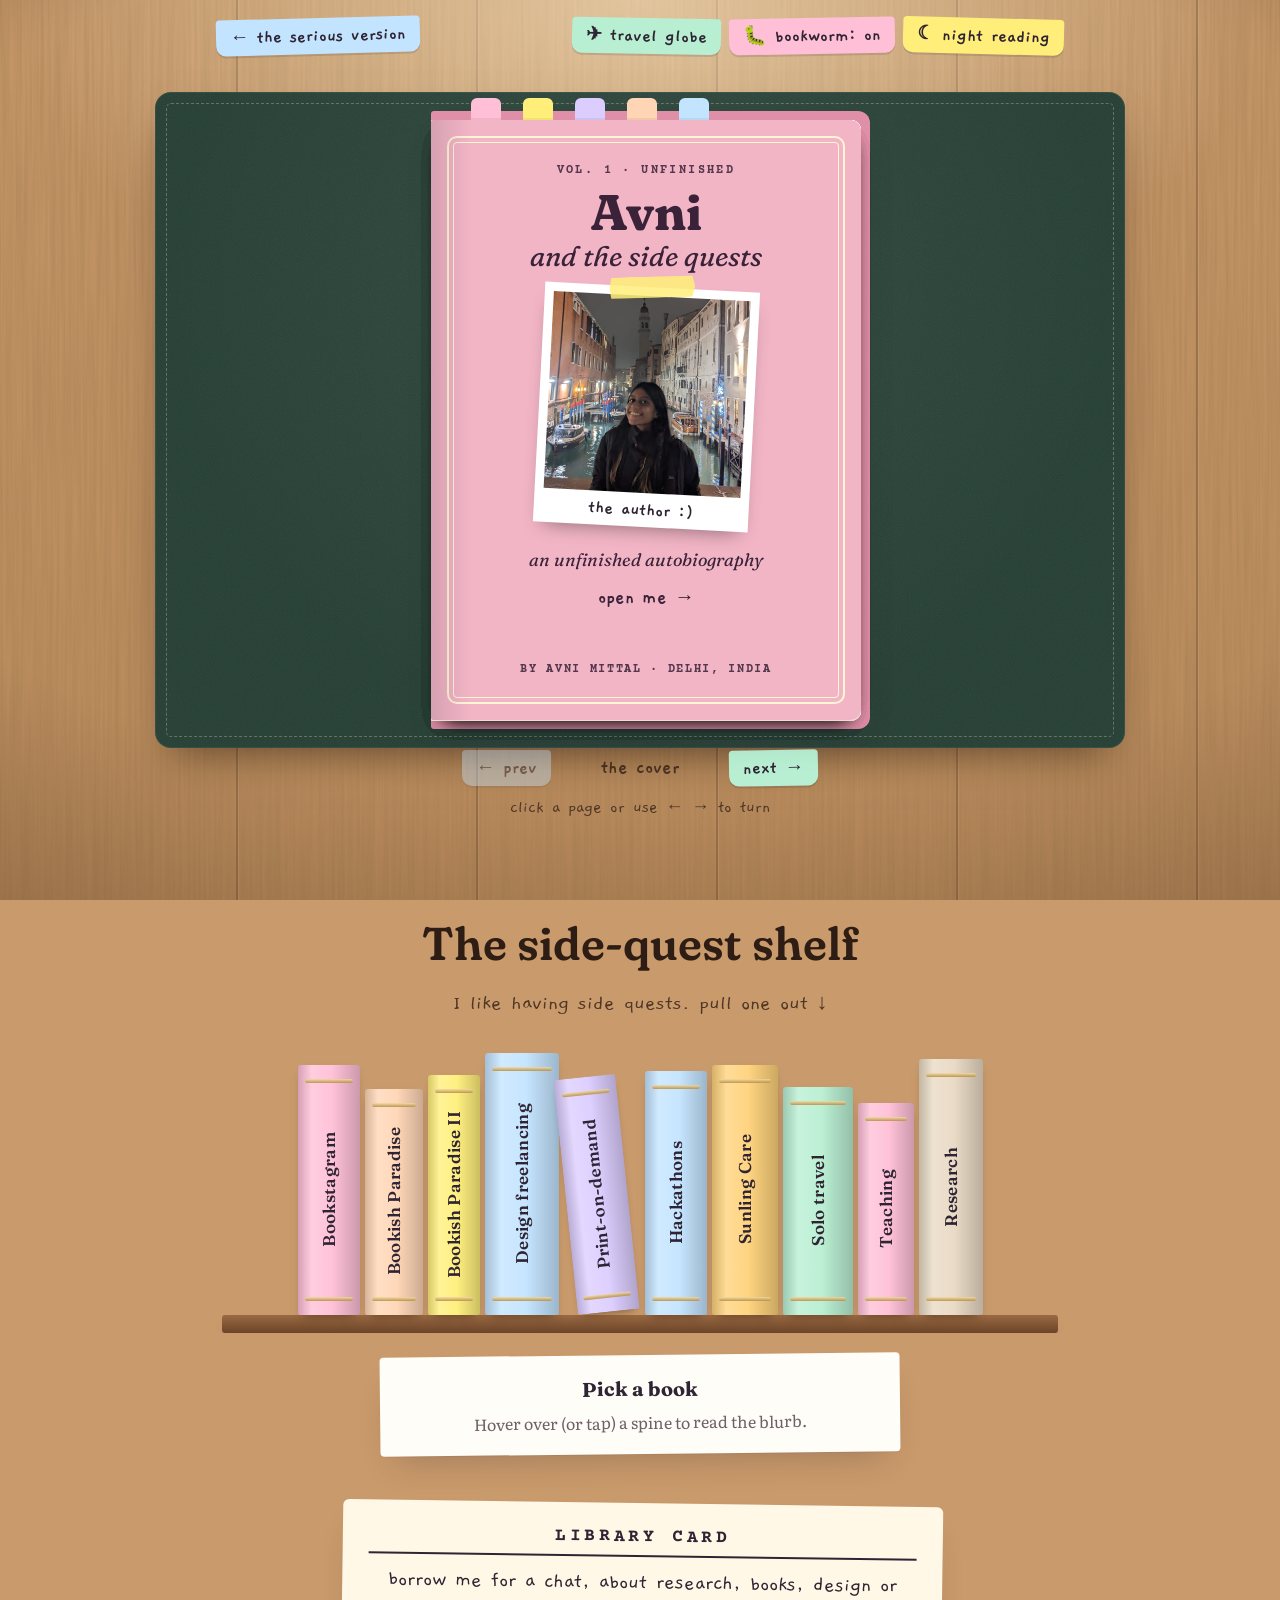
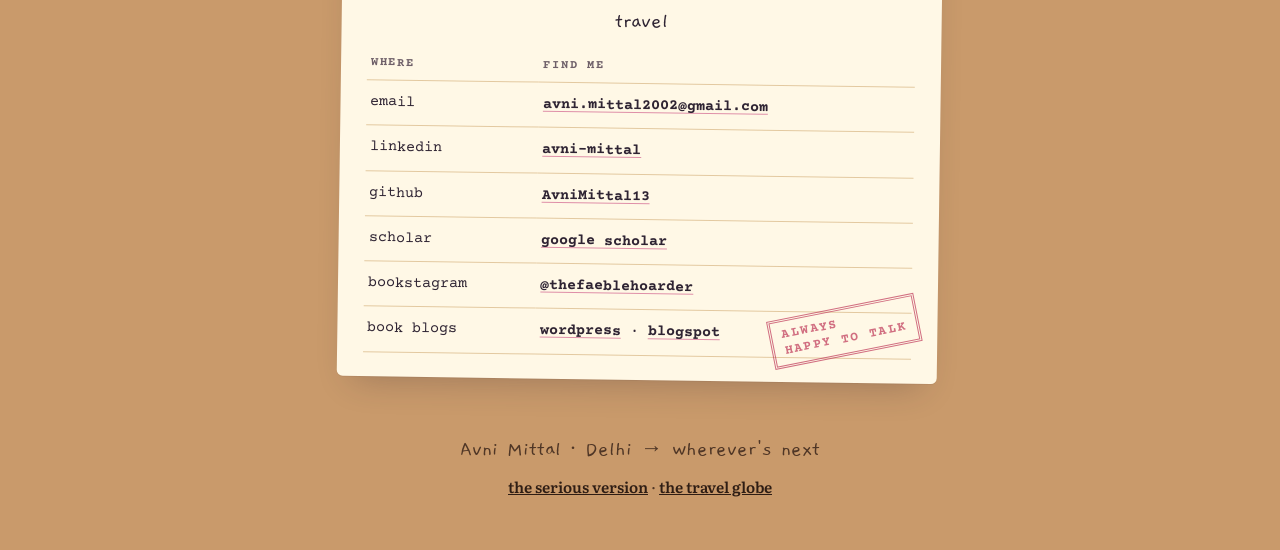
==== commit 814de24a: "content: add three new preprints, Sunling Care side quest - Publications: The Intrusion Pathway, VIA" ====
--- a/fun.html
+++ b/fun.html
@@ -347,6 +347,7 @@
         <a class="spine" tabindex="0" style="--sc:var(--b);--h:262px;--w:74px" data-title="Graphic design" data-desc="Internships first, then freelancing on the side." data-worm="pretty pixels"><span>Design freelancing</span></a>
         <a class="spine lean" tabindex="0" style="--sc:var(--l);--h:236px" data-title="Print-on-demand shops" data-desc="My designs, on things you could actually buy." data-worm="shopping time"><span>Print-on-demand</span></a>
         <a class="spine" href="https://framerforms.s3.us-east-1.amazonaws.com/form-uploads/609d0411-973b-43f1-ad4b-0607dc84c9bd-report.pdf" target="_blank" rel="noopener" style="--sc:var(--b);--h:244px;--w:62px" data-title="Hackathons" data-desc="Most recently: 2nd prize at the Apart AlxBio Hackathon 2026 with Pandemic Watch." data-worm="2nd prize!"><span>Hackathons</span></a>
+        <a class="spine" href="https://sunlingcare.com" target="_blank" rel="noopener" style="--sc:#ffd27a;--h:250px;--w:66px" data-title="Sunling Care" data-desc="My side project: a short morning routine to replace the first few minutes of phone scrolling. Maybe a startup someday? Too scared for now." data-worm="rise and shine!"><span>Sunling Care</span></a>
         <a class="spine" href="travel.html" style="--sc:var(--m);--h:228px;--w:70px" data-title="Solo travel" data-desc="From Delhi to many places, and counting. Click to spin the globe." data-worm="take me with you!"><span>Solo travel</span></a>
         <a class="spine" href="index.html#news" style="--sc:var(--p);--h:212px;--w:56px" data-title="Teaching" data-desc="Lectures on LLM agents at IIT Hyderabad, and guiding undergrads at IIT Mandi." data-worm="class is in session"><span>Teaching</span></a>
         <a class="spine" href="index.html" style="--sc:#e8d9c3;--h:256px;--w:64px" data-title="Research (the main quest)" data-desc="The serious version of this website, with all the papers." data-worm="the main quest"><span>Research</span></a>
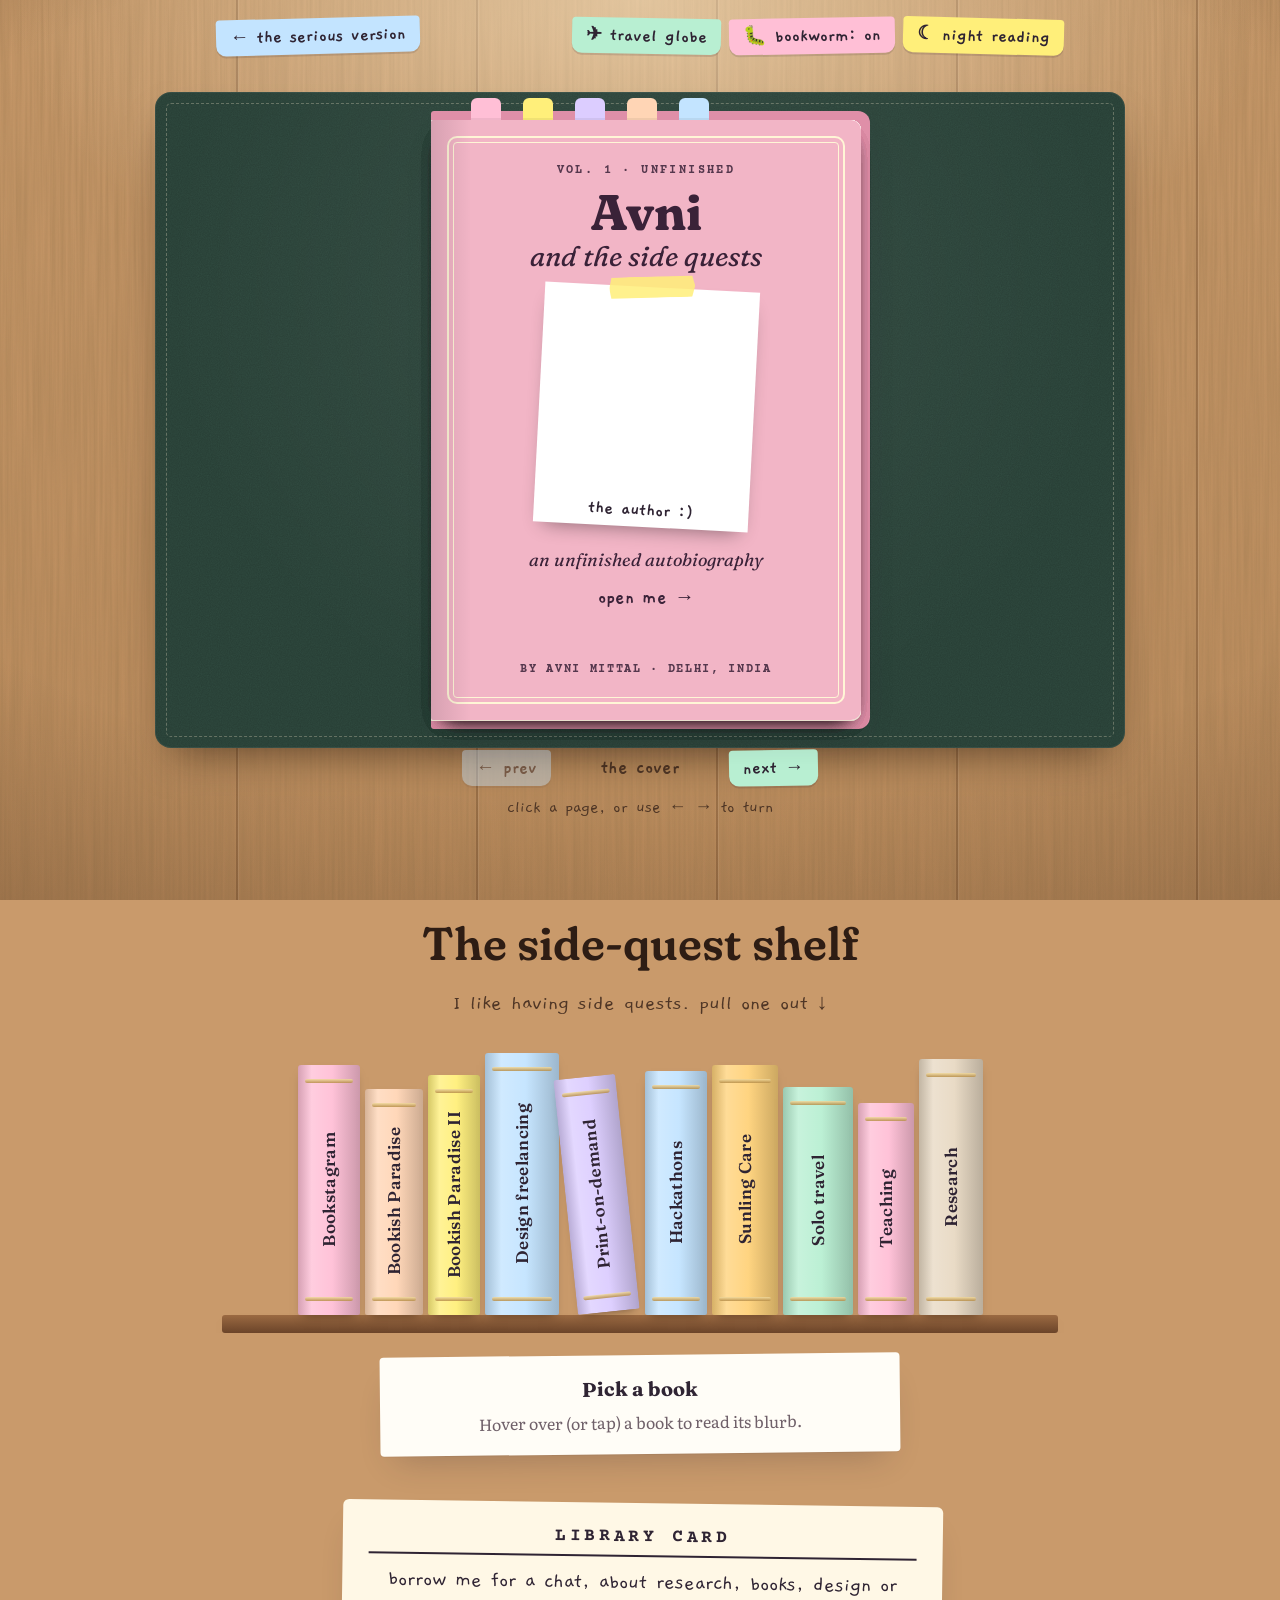
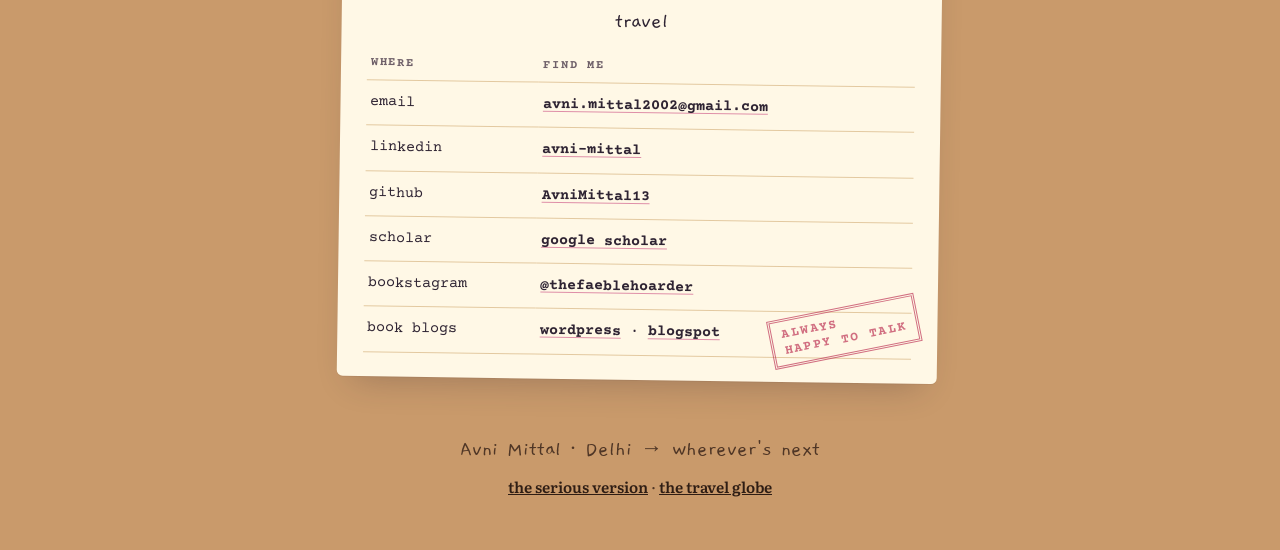
==== commit 8670bbd2: "fix(mobile): phone layout fixes across fun and travel pages - Boarding pass shrinks to fit narrow sc" ====
--- a/fun.html
+++ b/fun.html
@@ -338,6 +338,7 @@
     <div class="shelf-title">
       <h2>The side-quest shelf</h2>
       <p class="hand">I like having side quests. pull one out ↓</p>
+      <p class="hand shelf-swipe">swipe the shelf for more →</p>
     </div>
     <div class="shelf-scroll">
       <div class="shelf" id="shelfRow">
@@ -354,7 +355,7 @@
       </div>
       <div class="plank"></div>
     </div>
-    <div class="slip" aria-live="polite"><b id="slipTitle">Pick a book</b><span id="slipDesc">Hover over (or tap) a spine to read the blurb.</span></div>
+    <div class="slip" aria-live="polite"><b id="slipTitle">Pick a book</b><span id="slipDesc">Hover over (or tap) a book to read its blurb.</span></div>
   </section>
 
   <!-- ================= LIBRARY CARD ================= -->
@@ -470,7 +471,7 @@
       pageNum.textContent = txt;
       prevBtn.disabled = k === 0;
       nextBtn.disabled = k === maxK;
-      if (k > 0) hint.textContent = single ? 'swipe or tap the edges to turn' : 'click a page, or use ← → to turn';
+      hint.textContent = single ? 'swipe, or tap the page edges, to turn' : 'click a page, or use ← → to turn';
     }
 
     function go(target) {
@@ -539,10 +540,21 @@
   // ---------- bookshelf blurb slip ----------
   (function () {
     var t = document.getElementById('slipTitle'), d = document.getElementById('slipDesc');
+    var touch = window.matchMedia('(hover: none)').matches, picked = null;
     document.querySelectorAll('.spine').forEach(function (s) {
-      function show() { t.textContent = s.dataset.title; d.textContent = s.dataset.desc; }
+      function show() {
+        t.textContent = s.dataset.title;
+        d.textContent = s.dataset.desc + (touch && s.getAttribute('href') ? ' (tap the book again to open it)' : '');
+      }
       s.addEventListener('mouseenter', show);
       s.addEventListener('focus', show);
+      // on phones there is no hover: the first tap pulls the book out and shows its blurb, the second opens it
+      s.addEventListener('click', function (e) {
+        if (!touch || picked === s) return;
+        e.preventDefault();
+        if (picked) picked.classList.remove('picked');
+        picked = s; s.classList.add('picked'); show();
+      });
     });
   })();
 </script>
--- a/fun.css
+++ b/fun.css
@@ -271,6 +271,7 @@
 /* ---------- single-page mode (phones) ---------- */
 .book.single { --pw: min(420px, calc(100vw - 44px)); --ph: 590px; width: var(--pw); transform: none; }
 .book.single .leaf { left: 0; width: 100%; }
+.book.single .leaf.flipped { pointer-events: none; } /* turned pages are hidden off to the left; don't let them catch taps */
 .book.single .board.left { display: none; }
 .book.single .board.right { width: calc(100% + 9px); }
 
@@ -303,8 +304,9 @@
   font-family: var(--f-display); font-weight: 600; font-size: 17px; letter-spacing: .02em;
 }
 .spine.lean { transform: rotate(-6deg); transform-origin: bottom left; margin-left: 14px; }
-.spine:hover, .spine:focus-visible { transform: translateY(-18px); }
-.spine.lean:hover, .spine.lean:focus-visible { transform: rotate(-6deg) translateY(-18px); }
+.spine:hover, .spine:focus-visible, .spine.picked { transform: translateY(-18px); }
+.shelf-swipe { display: none; }
+.spine.lean:hover, .spine.lean:focus-visible, .spine.lean.picked { transform: rotate(-6deg) translateY(-18px); }
 .plank { height: 18px; background: linear-gradient(#a8744a, #7a4f2e); border-radius: 3px; box-shadow: 0 10px 18px -8px rgba(0, 0, 0, .35); }
 .slip {
   max-width: 520px; margin: 22px auto 0; background: var(--page); padding: 16px 22px; border-radius: 4px;
@@ -360,6 +362,12 @@
   .bp { padding: 20px 22px 14px; font-size: 15.5px; }
   .ch-title { font-size: 30px; }
   .libcard { padding: 20px 16px; }
+  .libcard table { font-size: 13px; }
+  .libcard td:first-child { width: 34%; }
+  .libcard td a { word-break: normal; overflow-wrap: anywhere; }
+  .spine { width: calc(var(--w) * .85); height: calc(var(--h) * .9); }
+  .spine span { font-size: 15px; }
+  .shelf-swipe { display: block !important; font-size: 18px !important; opacity: .85; }
   .libstamp { position: static; display: inline-block; margin-top: 14px; }
 }
 @media (prefers-reduced-motion: reduce) {
